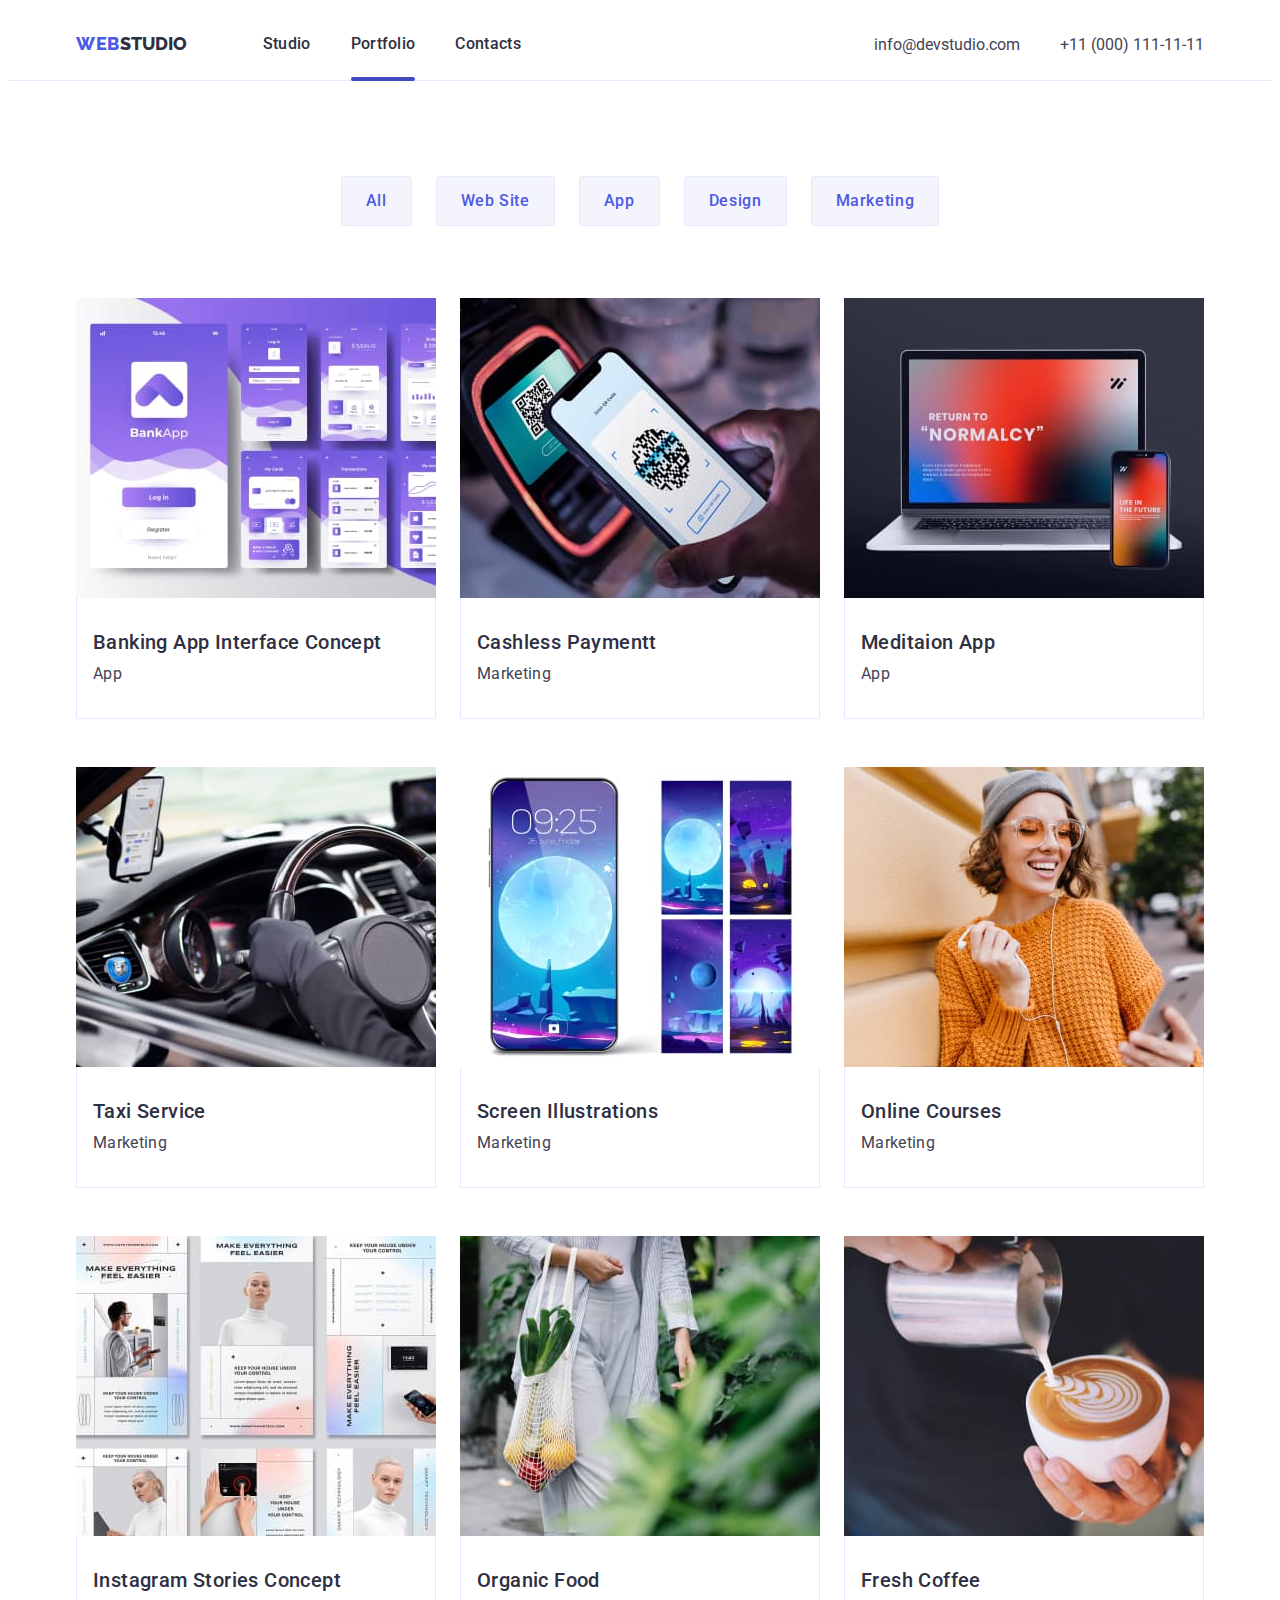
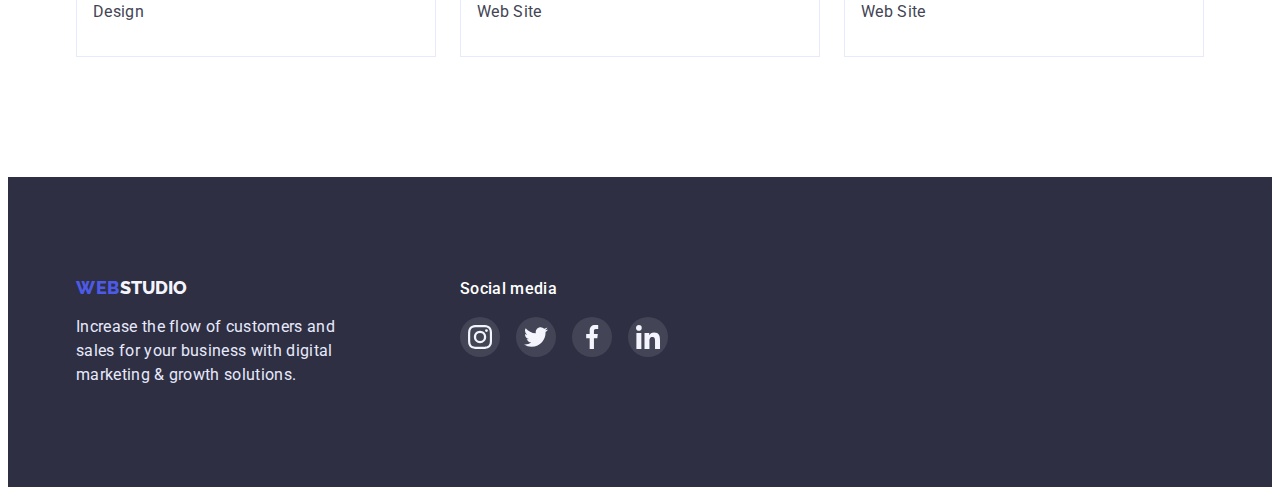
==== portfolio.html @ c72a6dd5 "start" ====
<!DOCTYPE html>
<html lang="en">
	<head>
		<meta charset="UTF-8" />
		<meta http-equiv="X-UA-Compatible" content="IE=edge" />
		<meta name="viewport" content="width=h1, initial-scale=1.0" />
		<title>goit-markup-hw-06</title>
		<link rel="preconnect" href="https://fonts.googleapis.com" />
		<link rel="preconnect" href="https://fonts.gstatic.com" crossorigin />
		<link
			href="https://fonts.googleapis.com/css2?family=Raleway:wght@800&family=Roboto:wght@400;500;700&display=swap"
			rel="stylesheet" />
		<link
			rel="stylesheet"
			href="https://cdnjs.cloudflare.com/ajax/libs/modern-normalize/1.1.0/modern-normalize.min.css"
			integrity="sha512-wpPYUAdjBVSE4KJnH1VR1HeZfpl1ub8YT/NKx4PuQ5NmX2tKuGu6U/JRp5y+Y8XG2tV+wKQpNHVUX03MfMFn9Q=="
			crossorigin="anonymous"
			referrerpolicy="no-referrer" />
		<link rel="stylesheet" href="./css/styles.css" />
	</head>
	<body>
		<header class="header">
			<div class="container header-container">
				<nav class="header-navigation">
					<a href="./index.html" class="header-logo">
						<span class="header-logo-web">Web</span>Studio</a
					>
					<ul class="header-list list">
						<li class="header-item">
							<a href="./index.html" class="header-link link">Studio</a>
						</li>
						<li class="header-item">
							<a href="./portfolio.html" class="header-link link current"
								>Portfolio</a
							>
						</li>
						<li class="header-item">
							<a href="" class="header-link link">Contacts </a>
						</li>
					</ul>
				</nav>
				<address class="address">
					<ul class="address-list list">
						<li class="address-item">
							<a href="mailto:info@devstudio.com" class="address-link link"
								>info@devstudio.com</a
							>
						</li>
						<li class="address-item">
							<a href="tel:+110001111111" class="address-link link"
								>+11 (000) 111-11-11</a
							>
						</li>
					</ul>
				</address>
			</div>
		</header>
		<main>
			<section class="filter">
				<div class="container">
					<h1 class="visually-hidden">Portfolio</h1>
					<ul class="filter-list list">
						<li class="filter-item item">
							<button class="filter-button" type="button">All</button>
						</li>
						<li class="filter-item item">
							<button class="filter-button" type="button">Web Site</button>
						</li>
						<li class="filter-item item">
							<button class="filter-button" type="button">App</button>
						</li>
						<li class="filter-item item">
							<button class="filter-button" type="button">Design</button>
						</li>
						<li class="filter-item item">
							<button class="filter-button" type="button">Marketing</button>
						</li>
					</ul>
					<ul class="portfolio-list list">
						<li class="portfolio-item">
							<a href="" class="product-overlay">
								<div class="product-top-wrap">
									<img
										src="./images/bankingapp.jpg"
										alt="Banking app"
										height="300"
										width="360" />
									<p class="product-top-text">
										14 Stylish and User-Friendly App Design Concepts · Task
										Manager App · Calorie Tracker App · Exotic Fruit Ecommerce
										App · Cloud Storage App
									</p>
								</div>
								<div class="product-item-border">
									<h2 class="portfolio-suptitle">
										Banking App Interface Concept
									</h2>
									<p class="portfolio-subtitle">App</p>
								</div>
							</a>
						</li>
						<li class="portfolio-item">
							<a href="" class="product-overlay">
								<div class="product-top-wrap">
									<img
										src="./images/cashlesspayment.jpg"
										alt="Cashless payment"
										height="300"
										width="360" />
									<p class="product-top-text">
										14 Stylish and User-Friendly App Design Concepts · Task
										Manager App · Calorie Tracker App · Exotic Fruit Ecommerce
										App · Cloud Storage App
									</p>
								</div>
								<div class="product-item-border">
									<h2 class="portfolio-suptitle">Cashless Paymentt</h2>
									<p class="portfolio-subtitle">Marketing</p>
								</div>
							</a>
						</li>
						<li class="portfolio-item">
							<a href="" class="product-overlay">
								<div class="product-top-wrap">
									<img
										src="./images/meditationapp.jpg"
										alt="meditatio napp"
										height="300"
										width="360" />
									<p class="product-top-text">
										14 Stylish and User-Friendly App Design Concepts · Task
										Manager App · Calorie Tracker App · Exotic Fruit Ecommerce
										App · Cloud Storage App
									</p>
								</div>
								<div class="product-item-border">
									<h2 class="portfolio-suptitle">Meditaion App</h2>
									<p class="portfolio-subtitle">App</p>
								</div>
							</a>
						</li>
						<li class="portfolio-item">
							<a href="" class="product-overlay">
								<div class="product-top-wrap">
									<img
										src="./images/taxiservice.jpg"
										alt="taxi service"
										height="300"
										width="360" />
									<p class="product-top-text">
										14 Stylish and User-Friendly App Design Concepts · Task
										Manager App · Calorie Tracker App · Exotic Fruit Ecommerce
										App · Cloud Storage App
									</p>
								</div>
								<div class="product-item-border">
									<h2 class="portfolio-suptitle">Taxi Service</h2>
									<p class="portfolio-subtitle">Marketing</p>
								</div>
							</a>
						</li>
						<li class="portfolio-item">
							<a href="" class="product-overlay">
								<div class="product-top-wrap">
									<img
										src="./images/screenillustration.jpg "
										alt="screen illustration"
										height="300"
										width="360" />
									<p class="product-top-text">
										14 Stylish and User-Friendly App Design Concepts · Task
										Manager App · Calorie Tracker App · Exotic Fruit Ecommerce
										App · Cloud Storage App
									</p>
								</div>
								<div class="product-item-border">
									<h2 class="portfolio-suptitle">Screen Illustrations</h2>
									<p class="portfolio-subtitle">Marketing</p>
								</div>
							</a>
						</li>
						<li class="portfolio-item">
							<a href="" class="product-overlay">
								<div class="product-top-wrap">
									<img
										src="./images/onlinecourses.jpg"
										alt="online courses"
										height="300"
										width="360" />
									<p class="product-top-text">
										14 Stylish and User-Friendly App Design Concepts · Task
										Manager App · Calorie Tracker App · Exotic Fruit Ecommerce
										App · Cloud Storage App
									</p>
								</div>
								<div class="product-item-border">
									<h2 class="portfolio-suptitle">Online Courses</h2>
									<p class="portfolio-subtitle">Marketing</p>
								</div>
							</a>
						</li>
						<li class="portfolio-item">
							<a href="" class="product-overlay">
								<div class="product-top-wrap">
									<img
										src="./images/instagramstoriesconcept.jpg"
										alt="instagram stories concept"
										height="300"
										width="360" />
									<p class="product-top-text">
										14 Stylish and User-Friendly App Design Concepts · Task
										Manager App · Calorie Tracker App · Exotic Fruit Ecommerce
										App · Cloud Storage App
									</p>
								</div>
								<div class="product-item-border">
									<h2 class="portfolio-suptitle">Instagram Stories Concept</h2>
									<p class="portfolio-subtitle">Design</p>
								</div>
							</a>
						</li>
						<li class="portfolio-item">
							<a href="" class="product-overlay">
								<div class="product-top-wrap">
									<img
										src="./images/organicfood.jpg"
										alt="organic food"
										height="300"
										width="360" />
									<p class="product-top-text">
										14 Stylish and User-Friendly App Design Concepts · Task
										Manager App · Calorie Tracker App · Exotic Fruit Ecommerce
										App · Cloud Storage App
									</p>
								</div>
								<div class="product-item-border">
									<h2 class="portfolio-suptitle">Organic Food</h2>
									<p class="portfolio-subtitle">Web Site</p>
								</div>
							</a>
						</li>
						<li class="portfolio-item">
							<a href="" class="product-overlay">
								<div class="product-top-wrap">
									<img
										src="./images/freshcoffee.jpg"
										alt="fresh coffee"
										height="300"
										width="360" />
									<p class="product-top-text">
										14 Stylish and User-Friendly App Design Concepts · Task
										Manager App · Calorie Tracker App · Exotic Fruit Ecommerce
										App · Cloud Storage App
									</p>
								</div>
								<div class="product-item-border">
									<h2 class="portfolio-suptitle">Fresh Coffee</h2>
									<p class="portfolio-subtitle">Web Site</p>
								</div>
							</a>
						</li>
					</ul>
				</div>
			</section>
		</main>
		<footer class="footer">
			<div class="container footer-container">
				<div class="footer-block-one">
					<a href="./index.html" class="footer-logo">
						<span class="footer-logo-web">Web</span>Studio</a
					>
					<p class="footer-title">
						Increase the flow of customers and sales for your business with
						digital marketing & growth solutions.
					</p>
				</div>
				<div class="social-media">
					<h2 class="social-media-header">Social media</h2>
					<ul class="social-media-list list">
						<li class="social-media-item">
							<a href="" class="social-media-link link">
								<svg class="social-media-icon" width="24" height="24">
									<use href="./images/team-icons.svg#icon-instagram-2"></use>
								</svg>
							</a>
						</li>
						<li class="social-media-item">
							<a href="" class="social-media-link link">
								<svg class="social-media-icon" width="24" height="24">
									<use href="./images/team-icons.svg#icon-twitter-1"></use>
								</svg>
							</a>
						</li>
						<li class="social-media-item">
							<a href="" class="social-media-link link">
								<svg class="social-media-icon" width="24" height="24">
									<use href="./images/team-icons.svg#icon-facebook-1"></use>
								</svg>
							</a>
						</li>
						<li class="social-media-item">
							<a href="" class="social-media-link link">
								<svg class="social-media-icon" width="24" height="24">
									<use href="./images/team-icons.svg#icon-linkedin-1"></use>
								</svg>
							</a>
						</li>
					</ul>
				</div>
			</div>
		</footer>
	</body>
</html>
---- css/styles.css ----
body {
	font-family: "Roboto", sans-serif;
	color: var(--sup-dark-color);
}

*,
*::before,
*::after {
	box-sizing: border-box;
}

h1,
h2,
h3,
h4,
h5,
h6,
p {
	margin: 0;
}

ul {
	margin: 0;
	padding-left: 0;
}

img {
	display: block;
}

.list {
	list-style: none;
	display: flex;
}

.link {
	text-decoration: none;
}
button {
	cursor: pointer;
}

.container {
	max-width: 1158px;
	margin: 0 auto;
	padding: 0 15px;
}

:root {
	--sup-dark-color: #2e2f42;
	--sup-white-color: #ffffff;
	--subtle-text: #8e8f99;
	--hover-fokus-color: #404bbf;
	--logo-background-color: #4d5ae5;
	--sub-dark-color: #434455;
	--title-white-color: #f4f4fd;
	--transition-func: 250ms cubic-bezier(0.4, 0, 0.2, 1);
}

/* --------------------WebStudio main page -------------------------- */
/* --------------------Header-------------------------- */
.header {
	width: 100%;
	top: 0;
	background-color: var(--sup-white-color);
	padding-top: 24px;
	padding-bottom: 24px;
	box-sizing: border-box;
	background: var(--sup-white-color);
	border-bottom: 1px solid #e7e9fc;
}

.header-container {
	display: flex;
	align-items: center;
}

.header-container .header-navigation {
	display: flex;
	align-items: center;
}
.header-logo {
	font-family: "Raleway";
	color: var(--sup-dark-color);

	font-weight: 800;
	font-size: 18px;
	line-height: 1.33;
	text-decoration: none;
	text-transform: uppercase;
}
.header-logo-web {
	font-family: "Raleway";
	color: var(--logo-background-color);

	font-weight: 800;
	font-size: 18px;
	line-height: 1.33;
	text-transform: uppercase;
	letter-spacing: 0.03em;
}
.header-list {
	font-family: "Roboto";
	color: var(--sup-dark-color);
	font-weight: 500;
	font-size: 16px;
	line-height: 1.5;
	letter-spacing: 0.02em;

	display: flex;
	margin-left: 76px;
}

.header-item {
	margin-right: 40px;
}
.header-item:last-child {
	margin-right: 0;
}
.header-link {
	position: relative;
	color: var(--sup-dark-color);
	transition: var(--transition-func);
}
.header-link:hover,
.header-link:focus {
	color: var(--hover-fokus-color);
}

.current::after {
	content: "";
	position: absolute;
	display: block;
	top: 43px;
	width: 100%;
	height: 4px;
	border-radius: 2px;
	background: var(--hover-fokus-color);
}

.address {
	font-style: normal;
	margin-left: auto;
}

.address-list {
	display: flex;
}
.address-item {
	margin-right: 40px;
}
.address-item:last-child {
	margin-right: 0;
}

.address-link {
	color: var(--sub-dark-color);
	transition: var(--transition-func);
}
.address-link:hover,
.address-link:focus {
	color: var(--hover-fokus-color);
}

/* --------------------Main------------------------- */

.hero {
	position: relative;
	background-image: linear-gradient(
			rgba(46, 47, 66, 0.7),
			rgba(46, 47, 66, 0.7)
		),
		url(../images/herobackground.jpg);
	background-repeat: no-repeat;
	background-position: center center;
	background-size: 1440px, 1440px, cover;
	align-items: center;
	padding-top: 188px;
	padding-bottom: 188px;
}
.hero-title {
	font-size: 56px;
	line-height: 1.07;
	letter-spacing: 0.02em;
	max-width: 500px;
	color: var(--sup-white-color);

	margin-bottom: 48px;
	max-width: 500px;
	text-align: center;
	margin-left: auto;
	margin-right: auto;
}

.hero-btn {
	font-family: inherit;
	background-color: var(--logo-background-color);
	color: var(--sup-white-color);
	cursor: pointer;
	letter-spacing: 0.04em;
	font-weight: 500;
	font-size: 16px;
	line-height: 1, 5;
	border: 1px solid transparent;
	box-shadow: 0px 4px 4px rgba(0, 0, 0, 0.15);
	border-radius: 4px;

	border: none;
	display: block;
	flex-direction: row;
	align-items: flex-start;
	padding-top: 16px;
	padding-bottom: 16px;
	margin-left: auto;
	margin-right: auto;
	min-width: 169px;
	min-height: 56px;
	gap: 10px;
	transition: background-color var(--transition-func);
}
.hero-btn:focus,
.hero-btn:hover {
	background-color: var(--hover-fokus-color);
	border: 1px solid transparent;
}

.backdrop {
	position: fixed;
	top: 0;
	left: 0;
	z-index: 100;
	width: 100%;
	height: 100%;
	background-color: rgba(46, 47, 66, 0.4);
	transition: opacity var(--transition-func), visibility var(--transition-func);
}

.backdrop.is-hidden {
	visibility: hidden;
	opacity: 0;
	pointer-events: none;
}
.is-hidden.backdrop .modal-window {
	opacity: 0;
	transform: translate(-50%, -50%) scale(0);
}

.modal-window {
	width: 408px;
	background: #fcfcfc;
	box-shadow: 0px 1px 1px rgba(0, 0, 0, 0.14), 0px 1px 3px rgba(0, 0, 0, 0.12),
		0px 2px 1px rgba(0, 0, 0, 0.2);
	border-radius: 4px;
	position: absolute;
	padding: 72px 24px 24px 24px;
	top: 50%;
	left: 50%;
	transform: translate(-50%, -50%) scale(1);
	transition: transform var(--transition-func), opacity var(--transition-func);
}

.btn-modal-close {
	position: absolute;
	top: 24px;
	right: 24px;
	border-radius: 50%;
	height: 24px;
	width: 24px;
	border: 1px solid rgba(0, 0, 0, 0.1);
	background-color: #e7e9fc;
	display: flex;
	justify-content: center;
	align-items: center;
	transition: background-color var(--transition-func);
	cursor: pointer;
}
.btn-modal-close:hover,
.btn-modal-close:focus {
	background-color: #404bbf;
}
.btn-modal-close:hover .modal-icon-close,
.btn-modal-close:focus .modal-icon-close {
	fill: #fff;
}
.modal-icon-close {
	height: 8px;
	width: 8px;
	transition: fill var(--transition-func);
}

/* --------------------Modal form------------------------- */

.modal-form {
	display: flex;
	flex-direction: column;
}
.modal-title {
	font-family: "Roboto";
	font-style: normal;
	font-weight: 500;
	font-size: 16px;
	line-height: 24px;
	text-align: center;
	letter-spacing: 0.02em;
	color: var(--sup-dark-color);
	margin-bottom: 16px;
}
.modal-label {
	display: block;
	margin-bottom: 8px;
}
.modal-label-comment {
	display: block;
	margin-bottom: 16px;
}
.label-desc {
	display: block;
	font-size: 12px;
	line-height: calc(16 / 12);
	letter-spacing: 0.04em;
	color: var(--subtle-text);
	margin-bottom: 4px;
}
.modal-input-wrapper {
	position: relative;
}
.modal-input {
	width: 100%;
	padding-left: 38px;
	padding-top: 8px;
	padding-bottom: 8px;
	border: 1px solid rgba(33, 33, 33, 0.2);
	border-radius: 4px;
	outline: none;
	transition: border-color var(--transition-func);
}
.modal-input:focus {
	border-color: var(--logo-background-color);
}

.modal-input-svg {
	position: absolute;
	top: 50%;
	left: 16px;
	transform: translateY(-50%);
	width: 18px;
	height: 18px;
	fill: var(--sub-dark-color);
	transition: fill var(--transition-func);
}
.modal-input:focus + .modal-input-svg {
	fill: var(--logo-background-color);
}
.user-message {
	width: 360px;
	height: 120px;
	resize: none;
	border: 1px solid rgba(33, 33, 33, 0.2);
	border-radius: 4px;
	padding: 8px 16px;
	outline: none;
	transition: border-color var(--logo-background-color);
}
.user-message:focus {
	border-color: var(--logo-background-color);
}
.user-message::placeholder {
	font-size: 12px;
	line-height: calc(16 / 12);
	letter-spacing: 0.04em;
	color: rgba(117, 117, 117, 0.5);
}
.label-check {
	position: relative;
	display: flex;
	justify-content: center;
	margin-bottom: 24px;
	font-size: 12px;
	line-height: 16px;
	letter-spacing: 0.04em;
	color: #757575;
}

.label-check::before {
	content: "";
	position: absolute;
	left: 0;
	top: 0;
	background-image: url(../images/vector.svg);
	background-position: 50% 50%;
	background-repeat: no-repeat;
	background-size: 10px 8px;
	height: 16px;
	width: 16px;
	border: 1.25px solid var(--sup-dark-color);
	border-radius: 2px;
	transition: background-color var(--transition-func);
}
.modal-check:focus + .label-check::before {
	border: 1.25px solid var(--color-hover-effect);
}
.modal-check:checked + .label-check::before {
	border: 1.25px solid var(--hover-fokus-color);
	background-color: var(--hover-fokus-color);
}

.modal-submit-btn {
	padding: 16px 32px;
	background: var(--logo-background-color);
	border-color: var(--logo-background-color);
	border-radius: 4px;
	color: #ffffff;
	min-width: 169px;
	text-align: center;
	align-self: center;
	transition: background-color var(--transition-func),
		box-shadow var(--transition-func);
}
.modal-submit-btn:is(:hover, :focus) {
	background-color: var(--hover-fokus-color);
	box-shadow: 0px 4px 4px rgba(0, 0, 0, 0.15);
}

/* --------------------Our features------------------------- */

.features {
	align-items: center;
	padding-top: 120px;
	padding-bottom: 120px;
}

.features-container {
	display: flex;
}

.visually-hidden {
	width: 1px;
	height: 1px;
	margin: -1px;
	border: 0;
	padding: 0;
	white-space: nowrap;
	clip-path: inset(100%);
	clip: rect(0 0 0 0);
	overflow: hidden;
}
.features-list {
	display: flex;
	column-gap: 24px;
}

.features-item {
	width: calc((100% - 72px) / 4);
}
.features-suptitle {
	font-weight: 500;
	font-size: 20px;
	line-height: 1.2;
	letter-spacing: 0.02em;
	color: var(--sup-dark-color);

	margin-bottom: 8px;
}
.features-subtitle {
	font-size: 16px;
	line-height: 1.5;
	letter-spacing: 0.02em;
	color: var(--sub-dark-color);
	white-space: normal;
}

.features-icons {
	padding: 24px 100px;
	background-color: var(--title-white-color);
	border-radius: 4px;
	margin-bottom: 8px;
}

/* --------------------Our features------------------------- */

.images {
	min-width: 412px;
	padding-bottom: 120px;
}

.images-title {
	font-weight: 700;
	font-size: 36px;
	line-height: 1.11;
	letter-spacing: 0.02em;
	text-transform: capitalize;
	color: var(--sup-dark-color);

	text-align: center;
	margin-bottom: 72px;
}
.images-list {
	column-gap: 24px;
}
.images-item {
	flex-basis: calc((100% - 24px) / 2);
}

/* --------------------Our team------------------------- */
.team {
	background-color: var(--title-white-color);

	padding-top: 120px;
	padding-bottom: 120px;
}

.team-container {
	box-sizing: border-box;
}

.team-title {
	font-weight: 700;
	font-size: 36px;
	line-height: 1.11;
	letter-spacing: 0.02em;
	text-transform: capitalize;
	color: var(--sup-dark-color);

	text-align: center;
	margin-bottom: 72px;
}
.team-list {
	display: flex;
}
.team-item {
	background-color: var(--sup-white-color);
	margin-right: 24px;
	box-shadow: 0px 1px 6px rgba(46, 47, 66, 0.08),
		0px 1px 1px rgba(46, 47, 66, 0.16), 0px 2px 1px rgba(46, 47, 66, 0.08);
	border-radius: 0px 0px 4px 4px;
}

.team-item:last-child {
	margin-right: 0;
}

.team-suptitle {
	font-weight: 500;
	font-size: 20px;
	line-height: 1.2;
	letter-spacing: 0.02em;
	color: var(--sup-dark-color);
	margin-bottom: 8px;
}
.team-subtitle {
	font-size: 16px;
	line-height: 1.5;
	letter-spacing: 0.02em;
	color: var(--sub-dark-color);
}

.team-information {
	bottom: 0;
	padding: 32px 16px;
	text-align: center;
	transition: bottom 0.5s ease;
	align-items: center;
}

.team-icon-list {
	display: flex;
	margin-top: 8px;
}

.team-icon-item {
	margin-right: 24px;
	background-color: var(--logo-background-color);
	border-radius: 50px;
}

.team-icon-item:last-child {
	margin-right: 0;
}

.team-soc-link {
	display: flex;
	align-items: center;
	justify-content: center;
	width: 40px;
	height: 40px;
	border-radius: 50px;
	transition: background-color var(--transition-func);
}

.team-soc-link:focus,
.team-soc-link:hover {
	background: var(--hover-fokus-color);
}

.caption-soc-icon {
}

/* ----------------------- CUSTOMERS ------------------- */

.customers {
	padding: 130px 0 120px 0;
}

.customers-header {
	text-align: center;
	padding-bottom: 72px;
}

.customers-icon-list {
	display: flex;
	justify-content: center;
}

.customers-icon-item {
	box-sizing: border-box;

	margin-right: 24px;
}

.customers-icon-item:last-child {
	margin-right: 0;
}

.customers-icon-link {
	display: flex;
	align-items: center;
	justify-content: center;
	width: 168px;
	height: 88px;
	border: 1px solid #8e8f99;
	border-radius: 4px;
	padding: 16px 32px;
	transition: fill var(--transition-func);
}

.customers-icon-link:hover,
.customers-icon-link:focus {
	border-color: #404bbf;
}

.customers-icon-link:hover .customers-icon,
.customers-icon-link:focus .customers-icon {
	fill: #404bbf;
}

.customers-icon {
	fill: #8e8f99;
	transition: fill var(--transition-func);
}

/* --------------------Footer------------------------- */
.footer {
	background-color: var(--sup-dark-color);
	padding-top: 100px;
	padding-bottom: 100px;
}

.footer-logo {
	font-family: "Raleway";
	font-weight: 800;
	font-size: 18px;
	line-height: calc(21 / 18);
	text-transform: uppercase;
	text-decoration: none;
	color: var(--title-white-color);
}

.footer-logo-web {
	font-weight: 800;
	font-size: 18px;
	line-height: 1.16;
	letter-spacing: 0.03em;
	text-transform: uppercase;
	color: var(--logo-background-color);
}

.footer-title {
	font-size: 16px;
	line-height: 1.5;
	letter-spacing: 0.02em;
	color: #e7e9fc;
	width: 264px;
	height: 72px;
	left: 156px;
	top: 2418px;
	margin-top: 16px;
}

.footer-container {
	display: flex;
}

.social-media {
	margin-left: 120px;
}

.social-media-header {
	font-weight: 500;
	font-size: 16px;
	line-height: 1.5;
	letter-spacing: 0.02em;
	color: var(--sup-white-color);
	margin-bottom: 16px;
}

.social-media-list {
	display: flex;
}

.social-media-item {
	background-color: rgba(255, 255, 255, 0.1);
	border-radius: 50%;
	margin-right: 16px;
}

.social-media-item:last-child {
	margin-right: 0;
}

.social-media-link {
	height: 40px;
	width: 40px;
	display: flex;
	align-items: center;
	justify-content: center;
	border-radius: 50%;
	transition: background-color var(--transition-func);
}

.social-media-link:focus,
.social-media-link:hover {
	background: #31d0aa;
}

.footer-svg {
	height: 24px;
	width: 24px;
}

.footer-subscribe {
	margin-left: 80px;
}
.footer-wraper {
	display: flex;
	align-items: center;
	gap: 24px;
}
.user-mail-subscribe {
	border: 1px solid rgba(255, 255, 255, 0.3);
	filter: drop-shadow(0px 4px 4px rgba(0, 0, 0, 0.15));
	background-color: transparent;
	border-radius: 4px;
	padding: 8px 0 8px 16px;
	height: 40px;
	width: 264px;
	color: #ffffff;
}
.user-mail-subscribe::placeholder {
	font-size: 12px;
	line-height: 24px;
	letter-spacing: 0.04em;
	color: rgba(255, 255, 255, 0.6);
}

.footer-subscribe-label {
	display: block;
	font-weight: 500;
	font-size: 16px;
	line-height: 24px;
	letter-spacing: 0.02em;
	color: #ffffff;
	margin-bottom: 16px;
}
.subscribe-btn {
	display: flex;
	flex-direction: row;
	justify-content: center;
	align-self: end;
	max-height: 40px;
	gap: 16px;
	padding: 8px 24px;
	background: var(--logo-background-color);
	border-color: var(--logo-background-color);
	border-radius: 4px;
	color: #ffffff;
	transition: background-color var(--transition-func),
		box-shadow var(--transition-func), border-color var(--transition-func);
}
.subscribe-btn:is(:hover, :focus) {
	background-color: var(--hover-fokus-color);
	box-shadow: 0px 4px 4px rgba(0, 0, 0, 0.15);
	border-color: var(--hover-fokus-color);
}
.subscribe-svg {
	height: 24px;
	width: 24px;
	fill: #ffffff;
}

/* --------------------Portfolio page------------------------- */

.filter {
	padding-top: 96px;
	padding-bottom: 120px;
}

.filter-list {
	display: flex;
	column-gap: 24px;
	justify-content: center;
}

.filter-button {
	background-color: var(--title-white-color);
	border: 1px solid #e7e9fc;
	font-family: inherit;
	border-radius: 4px;
	color: var(--logo-background-color);
	font-weight: 500;
	font-size: 16px;
	line-height: 1.5;
	letter-spacing: 0.04em;
	cursor: pointer;

	display: flex;
	flex-direction: row;
	align-items: flex-start;
	padding: 12px 24px;

	transition: background-color var(--transition-func),
		color var(--transition-func), box-shadow var(--transition-func),
		border-color var(--transition-func);
}

.filter-button:hover,
.filter-button:focus {
	background-color: var(--hover-fokus-color);
	color: var(--sup-white-color);
	box-shadow: 0px 3px 1px rgba(0, 0, 0, 0.1), 0px 2px 1px rgba(0, 0, 0, 0.08),
		0px 2px 2px rgba(0, 0, 0, 0.12);
	border: 1px solid var(--hover-fokus-color);
}

.portfolio-list {
	display: flex;
	flex-wrap: wrap;
	margin-top: 72px;
	row-gap: 48px;
	column-gap: 24px;
}

.portfolio-item {
	background-color: var(--sup-white-color);
	box-sizing: border-box;
	width: calc((100% - 48px) / 3);
	transition: box-shadow var(--transition-func);
}

.portfolio-item:hover .product-top-text,
.portfolio-item:focus .product-top-text {
	transform: translateY(0);
}

.portfolio-item:hover,
.portfolio-item:focus {
	box-shadow: 0px 1px 6px rgba(46, 47, 66, 0.08),
		0px 1px 1px rgba(46, 47, 66, 0.16), 0px 2px 1px rgba(46, 47, 66, 0.08);
}
.product-item-border {
	padding: 32px 0 32px 16px;
	border: 1px solid #e7e9fc;
	border-top: none;
}

.product-top-wrap {
	position: relative;
	overflow: hidden;
}

.product-top-text {
	font-family: "Roboto";
	font-size: 16px;
	line-height: 1, 5;
	letter-spacing: 0.02em;
	color: #f4f4fd;
	background: #4d5ae5;
	position: absolute;
	top: 0;
	height: 100%;
	padding: 40px 32px 164px;
	transform: translateY(100%);
	transition: transform 250ms linear;
}

.portfolio-suptitle {
	font-weight: 500;
	font-size: 20px;
	line-height: 1.2;
	letter-spacing: 0.02em;
	color: var(--sup-dark-color);

	margin-bottom: 8px;
}

.portfolio-subtitle {
	font-size: 16px;
	line-height: 1.5;
	letter-spacing: 0.02em;
	color: var(--sub-dark-color);
}

.product-overlay {
	text-decoration: none;
}
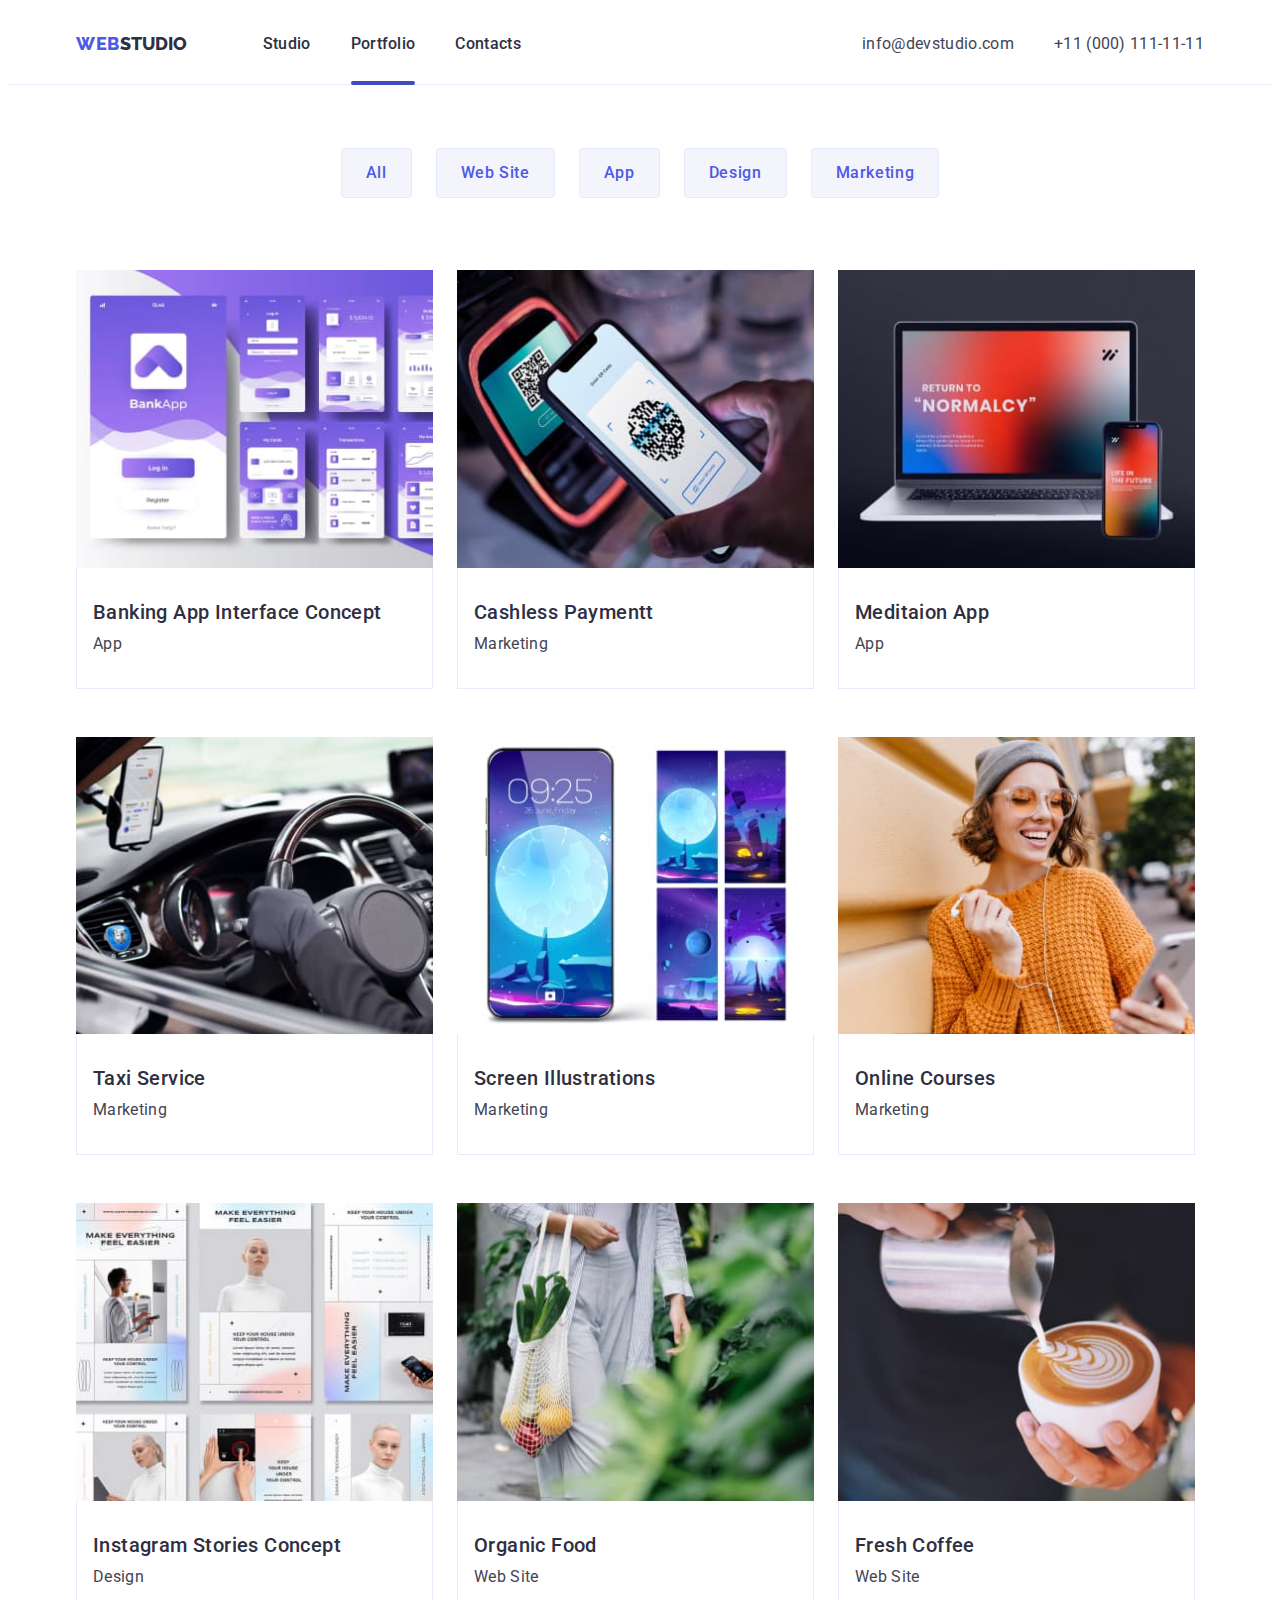
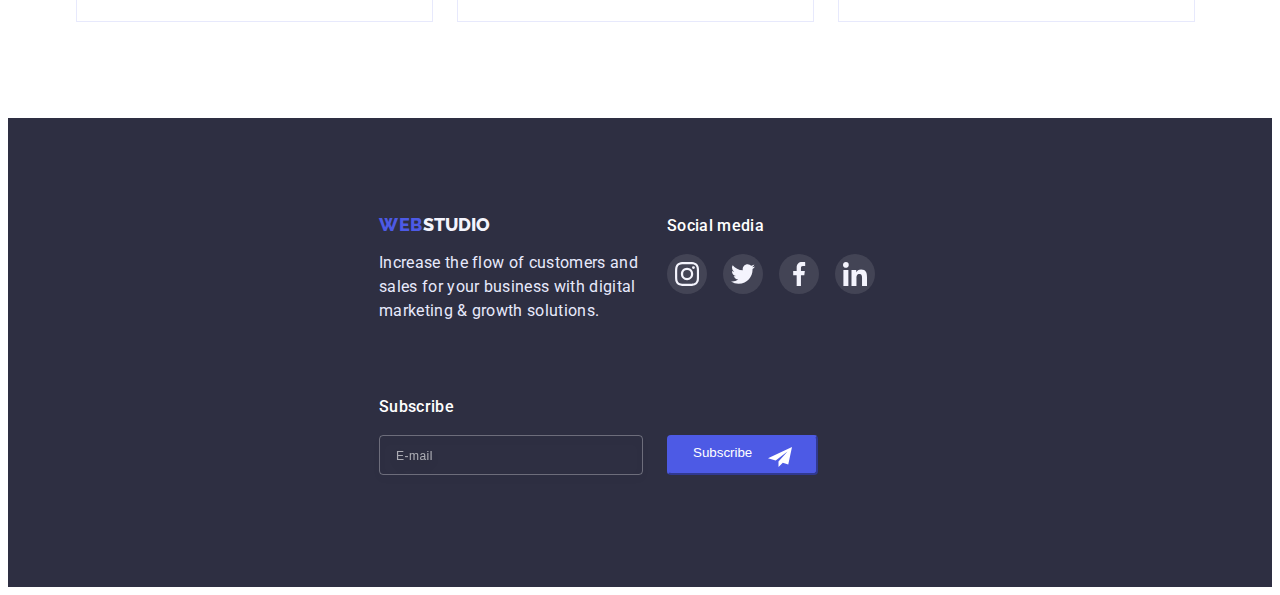
==== commit 22b197c1: "updated" ====
--- a/portfolio.html
+++ b/portfolio.html
@@ -4,7 +4,7 @@
 		<meta charset="UTF-8" />
 		<meta http-equiv="X-UA-Compatible" content="IE=edge" />
 		<meta name="viewport" content="width=h1, initial-scale=1.0" />
-		<title>goit-markup-hw-06</title>
+		<title>goit-markup-hw-07</title>
 		<link rel="preconnect" href="https://fonts.googleapis.com" />
 		<link rel="preconnect" href="https://fonts.gstatic.com" crossorigin />
 		<link
@@ -17,6 +17,9 @@
 			crossorigin="anonymous"
 			referrerpolicy="no-referrer" />
 		<link rel="stylesheet" href="./css/styles.css" />
+		<link rel="stylesheet" href="./css/mobile.css" />
+		<link rel="stylesheet" href="./css/tablet.css" />
+		<link rel="stylesheet" href="./css/desktop.css" />
 	</head>
 	<body>
 		<header class="header">
@@ -83,8 +86,7 @@
 									<img
 										src="./images/bankingapp.jpg"
 										alt="Banking app"
-										height="300"
-										width="360" />
+										width="357" />
 									<p class="product-top-text">
 										14 Stylish and User-Friendly App Design Concepts · Task
 										Manager App · Calorie Tracker App · Exotic Fruit Ecommerce
@@ -105,8 +107,7 @@
 									<img
 										src="./images/cashlesspayment.jpg"
 										alt="Cashless payment"
-										height="300"
-										width="360" />
+										width="357" />
 									<p class="product-top-text">
 										14 Stylish and User-Friendly App Design Concepts · Task
 										Manager App · Calorie Tracker App · Exotic Fruit Ecommerce
@@ -125,8 +126,7 @@
 									<img
 										src="./images/meditationapp.jpg"
 										alt="meditatio napp"
-										height="300"
-										width="360" />
+										width="357" />
 									<p class="product-top-text">
 										14 Stylish and User-Friendly App Design Concepts · Task
 										Manager App · Calorie Tracker App · Exotic Fruit Ecommerce
@@ -145,8 +145,7 @@
 									<img
 										src="./images/taxiservice.jpg"
 										alt="taxi service"
-										height="300"
-										width="360" />
+										width="357" />
 									<p class="product-top-text">
 										14 Stylish and User-Friendly App Design Concepts · Task
 										Manager App · Calorie Tracker App · Exotic Fruit Ecommerce
@@ -165,8 +164,7 @@
 									<img
 										src="./images/screenillustration.jpg "
 										alt="screen illustration"
-										height="300"
-										width="360" />
+										width="357" />
 									<p class="product-top-text">
 										14 Stylish and User-Friendly App Design Concepts · Task
 										Manager App · Calorie Tracker App · Exotic Fruit Ecommerce
@@ -185,8 +183,7 @@
 									<img
 										src="./images/onlinecourses.jpg"
 										alt="online courses"
-										height="300"
-										width="360" />
+										width="357" />
 									<p class="product-top-text">
 										14 Stylish and User-Friendly App Design Concepts · Task
 										Manager App · Calorie Tracker App · Exotic Fruit Ecommerce
@@ -205,8 +202,7 @@
 									<img
 										src="./images/instagramstoriesconcept.jpg"
 										alt="instagram stories concept"
-										height="300"
-										width="360" />
+										width="357" />
 									<p class="product-top-text">
 										14 Stylish and User-Friendly App Design Concepts · Task
 										Manager App · Calorie Tracker App · Exotic Fruit Ecommerce
@@ -225,8 +221,7 @@
 									<img
 										src="./images/organicfood.jpg"
 										alt="organic food"
-										height="300"
-										width="360" />
+										width="357" />
 									<p class="product-top-text">
 										14 Stylish and User-Friendly App Design Concepts · Task
 										Manager App · Calorie Tracker App · Exotic Fruit Ecommerce
@@ -245,8 +240,7 @@
 									<img
 										src="./images/freshcoffee.jpg"
 										alt="fresh coffee"
-										height="300"
-										width="360" />
+										width="357" />
 									<p class="product-top-text">
 										14 Stylish and User-Friendly App Design Concepts · Task
 										Manager App · Calorie Tracker App · Exotic Fruit Ecommerce
@@ -307,6 +301,23 @@
 						</li>
 					</ul>
 				</div>
+				<form class="footer-subscribe">
+					<p class="footer-subscribe-label">Subscribe</p>
+					<div class="footer-wraper">
+						<input
+							class="user-mail-subscribe"
+							aria-label="email"
+							type="mail"
+							name="user-mail-subscribe"
+							placeholder="E-mail" />
+						<button class="subscribe-btn" type="submit">
+							Subscribe
+							<svg class="subscribe-svg">
+								<use href="./images/modal-footer-icon.svg#icon-send"></use>
+							</svg>
+						</button>
+					</div>
+				</form>
 			</div>
 		</footer>
 	</body>
--- a/css/styles.css
+++ b/css/styles.css
@@ -26,11 +26,14 @@
 
 img {
 	display: block;
+	max-width: 100%;
+	height: auto;
+	/* width: 100%; */
 }
 
 .list {
 	list-style: none;
-	display: flex;
+	/* display: flex; */
 }
 
 .link {
@@ -40,8 +43,21 @@
 	cursor: pointer;
 }
 
+.visually-hidden {
+	width: 1px;
+	height: 1px;
+	margin: -1px;
+	border: 0;
+	padding: 0;
+	white-space: nowrap;
+	clip-path: inset(100%);
+	clip: rect(0 0 0 0);
+	overflow: hidden;
+}
+
 .container {
-	max-width: 1158px;
+	/* max-width: 1158px; */
+	width: 100%;
 	margin: 0 auto;
 	padding: 0 15px;
 }
@@ -73,6 +89,7 @@
 .header-container {
 	display: flex;
 	align-items: center;
+	justify-content: space-between;
 }
 
 .header-container .header-navigation {
@@ -131,7 +148,7 @@
 	content: "";
 	position: absolute;
 	display: block;
-	top: 43px;
+	top: 47px;
 	width: 100%;
 	height: 4px;
 	border-radius: 2px;
@@ -144,11 +161,10 @@
 }
 
 .address-list {
-	display: flex;
-}
-.address-item {
-	margin-right: 40px;
-}
+	flex-wrap: wrap;
+	display: flex;
+}
+
 .address-item:last-child {
 	margin-right: 0;
 }
@@ -162,34 +178,21 @@
 	color: var(--hover-fokus-color);
 }
 
-/* --------------------Main------------------------- */
+/* --------------------Main-Hero------------------------- */
 
 .hero {
-	position: relative;
-	background-image: linear-gradient(
-			rgba(46, 47, 66, 0.7),
-			rgba(46, 47, 66, 0.7)
-		),
-		url(../images/herobackground.jpg);
+
 	background-repeat: no-repeat;
 	background-position: center center;
-	background-size: 1440px, 1440px, cover;
-	align-items: center;
-	padding-top: 188px;
-	padding-bottom: 188px;
+	background-size: cover;
+	padding-top: 112px;
+	padding-bottom: 112px;
 }
 .hero-title {
-	font-size: 56px;
-	line-height: 1.07;
-	letter-spacing: 0.02em;
-	max-width: 500px;
+	font-family: "Roboto", sans-serif;
+	letter-spacing: 0.02em;
 	color: var(--sup-white-color);
 
-	margin-bottom: 48px;
-	max-width: 500px;
-	text-align: center;
-	margin-left: auto;
-	margin-right: auto;
 }
 
 .hero-btn {
@@ -425,39 +428,31 @@
 
 .features {
 	align-items: center;
-	padding-top: 120px;
-	padding-bottom: 120px;
-}
-
-.features-container {
-	display: flex;
-}
-
-.visually-hidden {
-	width: 1px;
-	height: 1px;
-	margin: -1px;
-	border: 0;
-	padding: 0;
-	white-space: nowrap;
-	clip-path: inset(100%);
-	clip: rect(0 0 0 0);
-	overflow: hidden;
-}
+	padding-top: 96px;
+	padding-bottom: 96px;
+}
+
 .features-list {
-	display: flex;
 	column-gap: 24px;
+	row-gap: 72px;
 }
 
 .features-item {
-	width: calc((100% - 72px) / 4);
-}
+	/* width: 396px; */
+	/* width: calc((100% - 72px) / 4); */
+}
+
+.features-item:last-child {
+	margin-bottom: 0;
+}
+
 .features-suptitle {
-	font-weight: 500;
-	font-size: 20px;
-	line-height: 1.2;
+	font-weight: 700;
+	font-size: 36px;
+	line-height: 1.11;
 	letter-spacing: 0.02em;
 	color: var(--sup-dark-color);
+	/* text-align: center; */
 
 	margin-bottom: 8px;
 }
@@ -466,7 +461,7 @@
 	line-height: 1.5;
 	letter-spacing: 0.02em;
 	color: var(--sub-dark-color);
-	white-space: normal;
+	/* white-space: normal; */
 }
 
 .features-icons {
@@ -481,6 +476,7 @@
 .images {
 	min-width: 412px;
 	padding-bottom: 120px;
+
 }
 
 .images-title {
@@ -495,6 +491,7 @@
 	margin-bottom: 72px;
 }
 .images-list {
+	display: flex;
 	column-gap: 24px;
 }
 .images-item {
@@ -505,12 +502,16 @@
 .team {
 	background-color: var(--title-white-color);
 
-	padding-top: 120px;
-	padding-bottom: 120px;
+	padding-top: 96px;
+	padding-bottom: 96px;
 }
 
 .team-container {
 	box-sizing: border-box;
+	align-items: center;
+	justify-content: center;
+	display: flex;
+	flex-wrap: wrap;
 }
 
 .team-title {
@@ -524,20 +525,30 @@
 	text-align: center;
 	margin-bottom: 72px;
 }
-.team-list {
-	display: flex;
-}
+
 .team-item {
 	background-color: var(--sup-white-color);
-	margin-right: 24px;
+	/* margin-right: 24px; */
 	box-shadow: 0px 1px 6px rgba(46, 47, 66, 0.08),
 		0px 1px 1px rgba(46, 47, 66, 0.16), 0px 2px 1px rgba(46, 47, 66, 0.08);
 	border-radius: 0px 0px 4px 4px;
-}
-
+	margin-bottom: 72px;
+	/* margin-bottom: 0; */
+}
+
+.team-caption {
+	/* bottom: 0;
+	padding: 32px 16px;
+	text-align: center;
+	transition: bottom 0.5s ease;
+	align-items: center; */
+	width: 264px;
+	align-items: center;
+}
+/* 
 .team-item:last-child {
-	margin-right: 0;
-}
+	margin-bottom: 0;
+} */
 
 .team-suptitle {
 	font-weight: 500;
@@ -563,8 +574,11 @@
 }
 
 .team-icon-list {
-	display: flex;
 	margin-top: 8px;
+	display: flex;
+	flex-wrap: wrap;
+	/* row-gap: 72px; */
+	justify-content: center;
 }
 
 .team-icon-item {
@@ -598,7 +612,8 @@
 /* ----------------------- CUSTOMERS ------------------- */
 
 .customers {
-	padding: 130px 0 120px 0;
+	padding-top: 96px;
+	padding-bottom: 96px;
 }
 
 .customers-header {
@@ -609,12 +624,13 @@
 .customers-icon-list {
 	display: flex;
 	justify-content: center;
+	flex-wrap: wrap;
+	column-gap: 16px;
+	row-gap: 72px;
 }
 
 .customers-icon-item {
 	box-sizing: border-box;
-
-	margin-right: 24px;
 }
 
 .customers-icon-item:last-child {
@@ -625,7 +641,7 @@
 	display: flex;
 	align-items: center;
 	justify-content: center;
-	width: 168px;
+	width: 190px;
 	height: 88px;
 	border: 1px solid #8e8f99;
 	border-radius: 4px;
@@ -651,8 +667,11 @@
 /* --------------------Footer------------------------- */
 .footer {
 	background-color: var(--sup-dark-color);
-	padding-top: 100px;
-	padding-bottom: 100px;
+	padding-top: 96px;
+	padding-bottom: 96px;
+	/* align-items: center; */
+	/* justify-content: center; */
+	/* text-align: center; */
 }
 
 .footer-logo {
@@ -687,11 +706,11 @@
 }
 
 .footer-container {
-	display: flex;
+	/* display: flex; */
 }
 
 .social-media {
-	margin-left: 120px;
+	/* margin-left: 120px; */
 }
 
 .social-media-header {
@@ -738,12 +757,14 @@
 }
 
 .footer-subscribe {
-	margin-left: 80px;
+	/* margin-left: 80px; */
+	/* justify-content: center; */
 }
 .footer-wraper {
 	display: flex;
-	align-items: center;
-	gap: 24px;
+	/* align-items: center;
+	flex-direction: column; */
+	/* gap: 24px; */
 }
 .user-mail-subscribe {
 	border: 1px solid rgba(255, 255, 255, 0.3);
@@ -752,8 +773,9 @@
 	border-radius: 4px;
 	padding: 8px 0 8px 16px;
 	height: 40px;
-	width: 264px;
+	width: 300px;
 	color: #ffffff;
+	margin-bottom: 16px;
 }
 .user-mail-subscribe::placeholder {
 	font-size: 12px;
@@ -775,7 +797,7 @@
 	display: flex;
 	flex-direction: row;
 	justify-content: center;
-	align-self: end;
+	/* align-self: end; */
 	max-height: 40px;
 	gap: 16px;
 	padding: 8px 24px;
@@ -800,14 +822,16 @@
 /* --------------------Portfolio page------------------------- */
 
 .filter {
-	padding-top: 96px;
-	padding-bottom: 120px;
+	padding-top: 48px;
+	padding-bottom: 48px;
 }
 
 .filter-list {
 	display: flex;
+	row-gap: 16px;
 	column-gap: 24px;
 	justify-content: center;
+	flex-wrap: wrap;
 }
 
 .filter-button {
@@ -844,15 +868,17 @@
 .portfolio-list {
 	display: flex;
 	flex-wrap: wrap;
+	justify-content: center;
+	column-gap: 24px;
+	row-gap: 48px;
 	margin-top: 72px;
-	row-gap: 48px;
-	column-gap: 24px;
 }
 
 .portfolio-item {
 	background-color: var(--sup-white-color);
 	box-sizing: border-box;
-	width: calc((100% - 48px) / 3);
+	/* width: 100%; */
+	/* width: calc((100% - 48px) / 3); */
 	transition: box-shadow var(--transition-func);
 }
 
@@ -875,6 +901,7 @@
 .product-top-wrap {
 	position: relative;
 	overflow: hidden;
+	justify-content: center;
 }
 
 .product-top-text {
--- a/css/mobile.css
+++ b/css/mobile.css
@@ -0,0 +1,112 @@
+@media screen and (min-width: 480px) {
+	.container {
+		max-width: 428px;
+	}
+
+	.features-item {
+		/* margin-bottom: 72px; */
+	}
+
+	.features-list {
+	}
+
+
+
+	.footer {
+		display: flex;
+		align-items: center;
+	}
+	.user-mail-subscribe {
+		width: 396px;
+	}
+
+}
+
+@media screen and (min-width: 320px) {
+
+	.features-suptitle {
+		text-align: center;
+	}
+
+	.hero {
+
+		background-image: linear-gradient( rgba(46, 47, 66, 0.7), rgba(46, 47, 66, 0.7) ), url(../images/herobackground-mob.jpg);
+		background-size: 428px, 428px;
+	}
+	.hero-title {
+
+		max-width: 318px;
+		font-weight: 700;
+		font-size: 36px;
+		line-height: calc(40 / 36);
+		text-transform: capitalize;
+		align-items: center;
+		color: var(--sup-white-color);
+		margin: 0 auto 72px auto;
+		text-align: center;
+		margin-left: auto;
+		margin-right: auto;
+	}
+
+	
+	.team-list {
+		display: flex;
+		flex-wrap: wrap;
+		justify-content: center;
+	}
+
+
+}
+
+@media screen and (min-width: 429px) {
+.hero {
+    background-image: linear-gradient( rgba(46, 47, 66, 0.7), rgba(46, 47, 66, 0.7) ), url(../images/herobackground-tab.jpg);
+    background-size: 768px, 768px;
+}
+
+}
+
+@media screen and (max-width: 767px) {
+	.header-list {
+		display: none;
+	}
+	.address {
+		display: none;
+	}
+	.features-item {
+		margin-bottom: 72px;
+	}
+
+	.filter-list {
+		justify-content: start;
+	}
+
+	.footer-container {
+		display: flex;
+		flex-direction: column;
+		justify-content: center;
+		align-items: center;
+		row-gap: 72px;
+	}
+	.footer-logo {
+		display: flex;
+		justify-content: center;
+	}
+
+	.social-media-header {
+		display: flex;
+		justify-content: center;
+	}
+
+	.footer-subscribe-label {
+		display: flex;
+		justify-content: center;
+	}
+
+	.footer-wraper {
+		display: flex;
+		flex-wrap: wrap;
+		justify-content: center;
+	}
+}
+
--- a/css/tablet.css
+++ b/css/tablet.css
@@ -0,0 +1,132 @@
+@media screen and (min-width: 768px) {
+	.container {
+		max-width: 767px;
+	}
+	.hero {
+		background-image: linear-gradient(
+				rgba(46, 47, 66, 0.7),
+				rgba(46, 47, 66, 0.7)
+			),
+			url(../images/herobackground.jpg);
+		background-size: 1440px, 1440px, cover;
+        padding-bottom: 108px;
+	}
+
+	.header {
+		padding-bottom: 10px;
+	}
+	.header-container {
+		align-items: start;
+	}
+	.header-list {
+		margin-left: 120px;
+	}
+
+	.container {
+		max-width: 768px;
+	}
+
+	.header-list {
+		margin-right: 0;
+	}
+	.address {
+		font-weight: 400;
+		font-size: 12px;
+		line-height: 1.33;
+		letter-spacing: 0.04em;
+	}
+
+	.address-list {
+		display: flex;
+		justify-content: flex-end;
+		padding-left: 118px;
+	}
+
+	.address-item {
+		margin-right: 0;
+		margin-bottom: 4px;
+	}
+
+	.current::after {
+		content: "";
+		top: 45px;
+	}
+
+	.hero-title {
+		font-size: 56px;
+		max-width: 494px;
+		line-height: calc(60 / 56);
+		margin-bottom: 40px;
+		max-width: 500px;
+		text-align: center;
+		margin-left: auto;
+		margin-right: auto;
+	}
+
+	.team {
+		padding-top: 96px;
+		padding-bottom: 104px;
+	}
+	.team-list {
+		/* max-width: 552px; */
+		row-gap: 64px;
+		column-gap: 24px;
+		/* margin: 0 auto; */
+	}
+	.team-item {
+		margin-bottom: 64px;
+	}
+
+	.features-list {
+		display: flex;
+		flex-wrap: wrap;
+	}
+
+	.features-item {
+		width: 356px;
+	}
+
+	.features-suptitle {
+	}
+
+	.footer-container {
+		display: flex;
+		flex-wrap: wrap;
+		flex-direction: row;
+		justify-content: start;
+		align-items: start;
+		row-gap: 72px;
+		column-gap: 24px;
+		width: 552px;
+	}
+	.footer-logo {
+		justify-content: start;
+	}
+
+	.footer-subscribe-label {
+		justify-content: start;
+	}
+
+	.user-mail-subscribe {
+		width: 264px;
+		margin-right: 24px;
+	}
+
+	.portfolio-list {
+		justify-content: start;
+	}
+
+	.filter {
+		padding-top: 64px;
+		padding-bottom: 96px;
+	}
+}
+
+@media screen and (max-width: 1199px) {
+	.features-icons {
+		display: none;
+	}
+	.images {
+		display: none;
+	}
+}
--- a/css/desktop.css
+++ b/css/desktop.css
@@ -0,0 +1,494 @@
+
+@media screen and (min-width: 1158px) {
+    .container {
+	max-width: 1158px;
+	margin: 0 auto;
+	padding: 0 15px;
+}
+.header {
+	width: 100%;
+	padding-top: 24px;
+	padding-bottom: 24px;
+	box-sizing: border-box;
+}
+
+.header-list {
+
+	margin-left: 76px;
+}
+
+.header-item {
+	margin-right: 40px;
+}
+.header-item:last-child {
+	margin-right: 0;
+}
+
+
+.current::after {
+
+	top: 47px;
+
+}
+
+.hero {
+
+	padding-top: 188px;
+	padding-bottom: 188px;
+}
+
+.hero-title {
+	font-size: 56px;
+	line-height: 1.07;
+	letter-spacing: 0.02em;
+	max-width: 500px;
+	color: var(--sup-white-color);
+
+	margin-bottom: 48px;
+	max-width: 500px;
+	text-align: center;
+	margin-left: auto;
+	margin-right: auto;
+}
+
+.address-item {
+	margin-right: 40px;
+}
+
+.address {
+	font-style: normal;
+	margin-left: auto;
+}
+
+.address-list {
+	display: flex;
+}
+.address-item {
+	margin-right: 40px;
+
+}
+.address-item:last-child {
+	margin-right: 0;
+}
+
+.address-link {
+	color: var(--sub-dark-color);
+	transition: var(--transition-func);
+	font-family: 'Roboto';
+font-style: normal;
+font-weight: 400;
+font-size: 16px;
+line-height: calc(24 / 16 );
+letter-spacing: 0.02em;
+}
+.address-link:hover,
+.address-link:focus {
+	color: var(--hover-fokus-color);
+}
+
+.features {
+	
+	padding-top: 120px;
+	padding-bottom: 120px;
+}
+
+.features-container {
+	display: flex;
+}
+
+.features-list {
+	display: flex;
+	column-gap: 24px;
+}
+
+.features-item {
+	width: calc((100% - 72px) / 4);
+}
+.features-suptitle {
+	font-weight: 500;
+	font-size: 20px;
+	line-height: 1.2;
+	text-align: start;
+}
+.features-subtitle {
+
+	white-space: normal;
+}
+
+
+.customers {
+	padding: 130px 0 120px 0;
+}
+
+.customers-header {
+	text-align: center;
+	padding-bottom: 72px;
+}
+
+.customers-icon-list {
+	display: flex;
+	justify-content: center;
+}
+
+.customers-icon-item {
+	box-sizing: border-box;
+
+	margin-right: 24px;
+}
+
+.customers-icon-item:last-child {
+	margin-right: 0;
+}
+
+.customers-icon-link {
+	display: flex;
+	align-items: center;
+	justify-content: center;
+	width: 168px;
+	height: 88px;
+	border: 1px solid #8e8f99;
+	border-radius: 4px;
+	padding: 16px 32px;
+	transition: fill var(--transition-func);
+}
+
+.customers-icon-link:hover,
+.customers-icon-link:focus {
+	border-color: #404bbf;
+}
+
+.customers-icon-link:hover .customers-icon,
+.customers-icon-link:focus .customers-icon {
+	fill: #404bbf;
+}
+
+.customers-icon {
+	fill: #8e8f99;
+	transition: fill var(--transition-func);
+}
+
+
+}
+
+
+
+
+
+/* ----------------------- CUSTOMERS ------------------- */
+/* 
+.customers {
+	padding: 130px 0 120px 0;
+}
+
+.customers-header {
+	text-align: center;
+	padding-bottom: 72px;
+}
+
+.customers-icon-list {
+	display: flex;
+	justify-content: center;
+}
+
+.customers-icon-item {
+	box-sizing: border-box;
+
+	margin-right: 24px;
+}
+
+.customers-icon-item:last-child {
+	margin-right: 0;
+}
+
+.customers-icon-link {
+	display: flex;
+	align-items: center;
+	justify-content: center;
+	width: 168px;
+	height: 88px;
+	border: 1px solid #8e8f99;
+	border-radius: 4px;
+	padding: 16px 32px;
+	transition: fill var(--transition-func);
+}
+
+.customers-icon-link:hover,
+.customers-icon-link:focus {
+	border-color: #404bbf;
+}
+
+.customers-icon-link:hover .customers-icon,
+.customers-icon-link:focus .customers-icon {
+	fill: #404bbf;
+}
+
+.customers-icon {
+	fill: #8e8f99;
+	transition: fill var(--transition-func);
+} */
+
+/* --------------------Footer------------------------- */
+/* .footer {
+	background-color: var(--sup-dark-color);
+	padding-top: 100px;
+	padding-bottom: 100px;
+}
+
+.footer-logo {
+	font-family: "Raleway";
+	font-weight: 800;
+	font-size: 18px;
+	line-height: calc(21 / 18);
+	text-transform: uppercase;
+	text-decoration: none;
+	color: var(--title-white-color);
+}
+
+.footer-logo-web {
+	font-weight: 800;
+	font-size: 18px;
+	line-height: 1.16;
+	letter-spacing: 0.03em;
+	text-transform: uppercase;
+	color: var(--logo-background-color);
+}
+
+.footer-title {
+	font-size: 16px;
+	line-height: 1.5;
+	letter-spacing: 0.02em;
+	color: #e7e9fc;
+	width: 264px;
+	height: 72px;
+	left: 156px;
+	top: 2418px;
+	margin-top: 16px;
+}
+
+.footer-container {
+	display: flex;
+}
+
+.social-media {
+	margin-left: 120px;
+}
+
+.social-media-header {
+	font-weight: 500;
+	font-size: 16px;
+	line-height: 1.5;
+	letter-spacing: 0.02em;
+	color: var(--sup-white-color);
+	margin-bottom: 16px;
+}
+
+.social-media-list {
+	display: flex;
+}
+
+.social-media-item {
+	background-color: rgba(255, 255, 255, 0.1);
+	border-radius: 50%;
+	margin-right: 16px;
+}
+
+.social-media-item:last-child {
+	margin-right: 0;
+}
+
+.social-media-link {
+	height: 40px;
+	width: 40px;
+	display: flex;
+	align-items: center;
+	justify-content: center;
+	border-radius: 50%;
+	transition: background-color var(--transition-func);
+}
+
+.social-media-link:focus,
+.social-media-link:hover {
+	background: #31d0aa;
+}
+
+.footer-svg {
+	height: 24px;
+	width: 24px;
+}
+
+.footer-subscribe {
+	margin-left: 80px;
+}
+.footer-wraper {
+	display: flex;
+	align-items: center;
+	gap: 24px;
+}
+.user-mail-subscribe {
+	border: 1px solid rgba(255, 255, 255, 0.3);
+	filter: drop-shadow(0px 4px 4px rgba(0, 0, 0, 0.15));
+	background-color: transparent;
+	border-radius: 4px;
+	padding: 8px 0 8px 16px;
+	height: 40px;
+	width: 264px;
+	color: #ffffff;
+}
+.user-mail-subscribe::placeholder {
+	font-size: 12px;
+	line-height: 24px;
+	letter-spacing: 0.04em;
+	color: rgba(255, 255, 255, 0.6);
+}
+
+.footer-subscribe-label {
+	display: block;
+	font-weight: 500;
+	font-size: 16px;
+	line-height: 24px;
+	letter-spacing: 0.02em;
+	color: #ffffff;
+	margin-bottom: 16px;
+}
+.subscribe-btn {
+	display: flex;
+	flex-direction: row;
+	justify-content: center;
+	align-self: end;
+	max-height: 40px;
+	gap: 16px;
+	padding: 8px 24px;
+	background: var(--logo-background-color);
+	border-color: var(--logo-background-color);
+	border-radius: 4px;
+	color: #ffffff;
+	transition: background-color var(--transition-func),
+		box-shadow var(--transition-func), border-color var(--transition-func);
+}
+.subscribe-btn:is(:hover, :focus) {
+	background-color: var(--hover-fokus-color);
+	box-shadow: 0px 4px 4px rgba(0, 0, 0, 0.15);
+	border-color: var(--hover-fokus-color);
+}
+.subscribe-svg {
+	height: 24px;
+	width: 24px;
+	fill: #ffffff;
+} */
+
+/* --------------------Portfolio page------------------------- */
+
+/* .filter {
+	padding-top: 96px;
+	padding-bottom: 120px;
+}
+
+.filter-list {
+	display: flex;
+	column-gap: 24px;
+	justify-content: center;
+}
+
+.filter-button {
+	background-color: var(--title-white-color);
+	border: 1px solid #e7e9fc;
+	font-family: inherit;
+	border-radius: 4px;
+	color: var(--logo-background-color);
+	font-weight: 500;
+	font-size: 16px;
+	line-height: 1.5;
+	letter-spacing: 0.04em;
+	cursor: pointer;
+
+	display: flex;
+	flex-direction: row;
+	align-items: flex-start;
+	padding: 12px 24px;
+
+	transition: background-color var(--transition-func),
+		color var(--transition-func), box-shadow var(--transition-func),
+		border-color var(--transition-func);
+}
+
+.filter-button:hover,
+.filter-button:focus {
+	background-color: var(--hover-fokus-color);
+	color: var(--sup-white-color);
+	box-shadow: 0px 3px 1px rgba(0, 0, 0, 0.1), 0px 2px 1px rgba(0, 0, 0, 0.08),
+		0px 2px 2px rgba(0, 0, 0, 0.12);
+	border: 1px solid var(--hover-fokus-color);
+}
+
+.portfolio-list {
+	display: flex;
+	flex-wrap: wrap;
+	margin-top: 72px;
+	row-gap: 48px;
+	column-gap: 24px;
+}
+
+.portfolio-item {
+	background-color: var(--sup-white-color);
+	box-sizing: border-box;
+	width: calc((100% - 48px) / 3);
+	transition: box-shadow var(--transition-func);
+}
+
+.portfolio-item:hover .product-top-text,
+.portfolio-item:focus .product-top-text {
+	transform: translateY(0);
+}
+
+.portfolio-item:hover,
+.portfolio-item:focus {
+	box-shadow: 0px 1px 6px rgba(46, 47, 66, 0.08),
+		0px 1px 1px rgba(46, 47, 66, 0.16), 0px 2px 1px rgba(46, 47, 66, 0.08);
+}
+.product-item-border {
+	padding: 32px 0 32px 16px;
+	border: 1px solid #e7e9fc;
+	border-top: none;
+}
+
+.product-top-wrap {
+	position: relative;
+	overflow: hidden;
+}
+
+.product-top-text {
+	font-family: "Roboto";
+	font-size: 16px;
+	line-height: 1, 5;
+	letter-spacing: 0.02em;
+	color: #f4f4fd;
+	background: #4d5ae5;
+	position: absolute;
+	top: 0;
+	height: 100%;
+	padding: 40px 32px 164px;
+	transform: translateY(100%);
+	transition: transform 250ms linear;
+}
+
+.portfolio-suptitle {
+	font-weight: 500;
+	font-size: 20px;
+	line-height: 1.2;
+	letter-spacing: 0.02em;
+	color: var(--sup-dark-color);
+
+	margin-bottom: 8px;
+}
+
+.portfolio-subtitle {
+	font-size: 16px;
+	line-height: 1.5;
+	letter-spacing: 0.02em;
+	color: var(--sub-dark-color);
+}
+
+.product-overlay {
+	text-decoration: none;
+} */
+
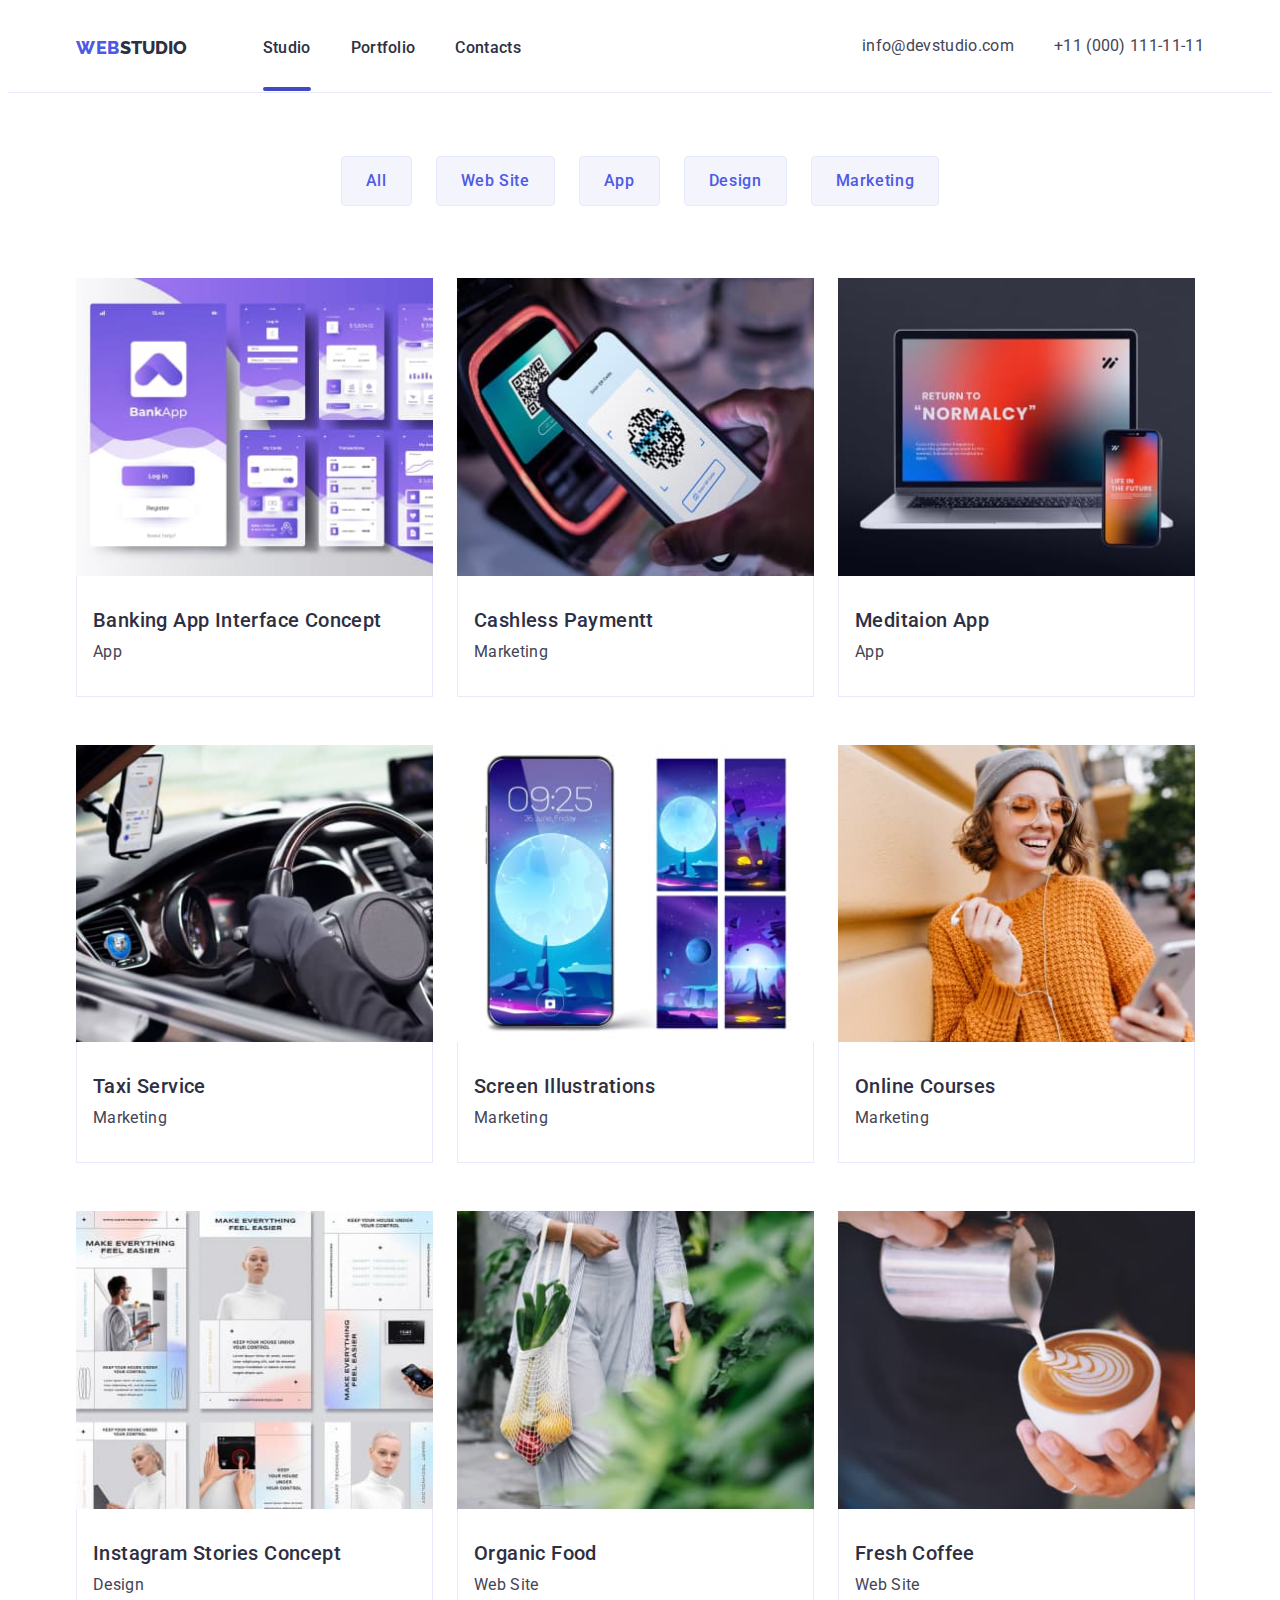
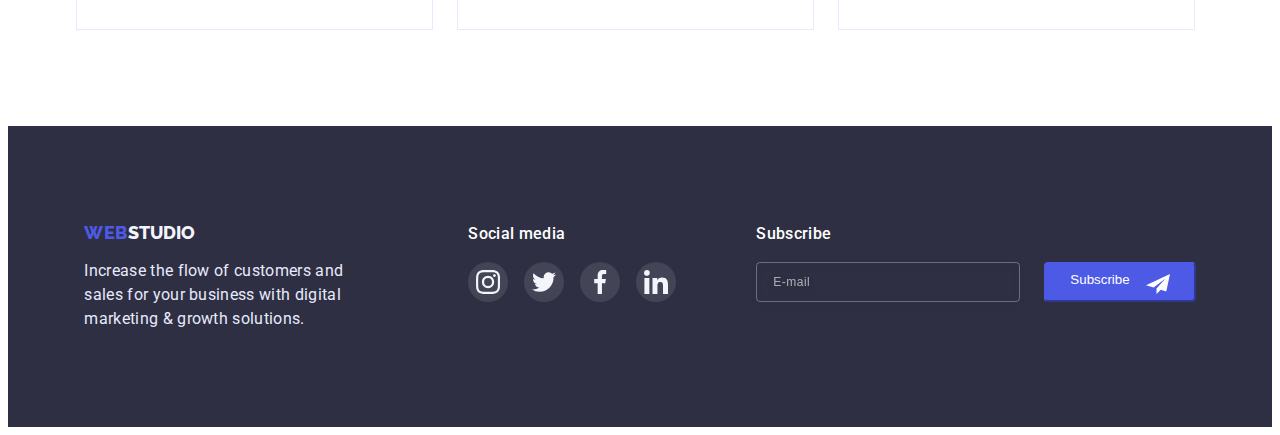
==== commit 6bfd5266: "burger portfolio" ====
--- a/portfolio.html
+++ b/portfolio.html
@@ -30,18 +30,98 @@
 					>
 					<ul class="header-list list">
 						<li class="header-item">
-							<a href="./index.html" class="header-link link">Studio</a>
+							<a href="./index.html" class="header-link current link">Studio</a>
 						</li>
 						<li class="header-item">
-							<a href="./portfolio.html" class="header-link link current"
-								>Portfolio</a
-							>
+							<a href="./portfolio.html" class="header-link link">Portfolio</a>
 						</li>
 						<li class="header-item">
 							<a href="" class="header-link link">Contacts </a>
 						</li>
 					</ul>
 				</nav>
+				<div class="menu-container js-menu-container" id="mobile-menu">
+					<button
+						class="mobile-btn-modal-close js-close-menu"
+						aria-expanded="false"
+						aria-controls="mobile-menu"
+						type="button">
+						<svg class="svg-close">
+							<use href="./images/modal-close-btn.svg#icon-close"></use>
+						</svg>
+					</button>
+					<div class="mobile-menu-window">
+						<ul class="mobile-menu-list list">
+							<li class="menu-item">
+								<a
+									href="./index.html"
+									class="mobile-menu-item-link mobile-active-pages link"
+									>Studio</a
+								>
+							</li>
+							<li class="menu-item">
+								<a href="./portfolio.html" class="mobile-menu-item-link link"
+									>Portfolio</a
+								>
+							</li>
+							<li class="menu-item">
+								<a href="#" class="mobile-menu-item-link link">Contacts</a>
+							</li>
+						</ul>
+						<address class="mobile-address">
+							<ul class="contact list">
+								<li class="contact-item">
+									<a href="tel:+110001111111" class="contact-item-number link"
+										>+11 (000) 111-11-11</a
+									>
+								</li>
+								<li class="contact-item">
+									<a
+										href="mailto:info@devstudio.com"
+										class="contact-item-mail link"
+										>info@devstudio.com</a
+									>
+								</li>
+							</ul>
+							<ul class="list mobile-list-icon">
+								<li>
+									<a href="#" class="icon-container">
+										<svg width="24" height="24">
+											<use
+												href="./images/team-icons.svg#icon-instagram-2"></use>
+										</svg>
+									</a>
+								</li>
+								<li>
+									<a href="#" class="icon-container">
+										<svg width="24" height="24">
+											<use href="./images/team-icons.svg#icon-twitter-1"></use>
+										</svg>
+									</a>
+								</li>
+								<li>
+									<a href="#" class="icon-container">
+										<svg width="24" height="24">
+											<use href="./images/team-icons.svg#icon-facebook-1"></use>
+										</svg>
+									</a>
+								</li>
+								<li>
+									<a href="#" class="icon-container">
+										<svg width="24" height="24">
+											<use href="./images/team-icons.svg#icon-linkedin-1"></use>
+										</svg>
+									</a>
+								</li>
+							</ul>
+						</address>
+					</div>
+				</div>
+				<button type="button" class="header-burger-btn js-open-menu">
+					<svg class="header-burger-btn-svg" height="32" width="32">
+						<use href="./images/icon-menu.svg#icon-icon-menu"></use>
+					</svg>
+				</button>
 				<address class="address">
 					<ul class="address-list list">
 						<li class="address-item">
@@ -320,5 +400,6 @@
 				</form>
 			</div>
 		</footer>
+		<script src="./js/mobile.js"></script>
 	</body>
 </html>
--- a/css/styles.css
+++ b/css/styles.css
@@ -181,7 +181,6 @@
 /* --------------------Main-Hero------------------------- */
 
 .hero {
-
 	background-repeat: no-repeat;
 	background-position: center center;
 	background-size: cover;
@@ -192,7 +191,6 @@
 	font-family: "Roboto", sans-serif;
 	letter-spacing: 0.02em;
 	color: var(--sup-white-color);
-
 }
 
 .hero-btn {
@@ -424,6 +422,114 @@
 	box-shadow: 0px 4px 4px rgba(0, 0, 0, 0.15);
 }
 
+/* --------------------Mobile form ---------------- */
+.header-burger-btn {
+	border: none;
+	background-color: transparent;
+	height: 32px;
+	padding: 0;
+}
+
+.menu-container {
+	position: fixed;
+	height: 100%;
+	width: 100%;
+	top: 0;
+	left: 0;
+	overflow: scroll;
+	background-color: #ffffff;
+	padding: 40px;
+	padding-top: 80px;
+	z-index: 999;
+	transform: translateX(100%);
+	transition: transform 250ms ease-in-out;
+}
+
+.menu-container.is-open {
+	transform: translateX(0);
+}
+
+.mobile-menu-window {
+	height: 100%;
+	display: flex;
+	flex-direction: column;
+	justify-content: space-between;
+	transform: translate(0);
+}
+
+.mobile-btn-modal-close {
+	position: absolute;
+	top: 40px;
+	right: 40px;
+	border-radius: 50%;
+	height: 24px;
+	width: 24px;
+	border: 1px solid rgba(0, 0, 0, 0.1);
+	background-color: #e7e9fc;
+	display: flex;
+	justify-content: center;
+	align-items: center;
+	transition: background-color var(--transition-func);
+}
+
+.mobile-menu-list {
+	display: flex;
+	flex-direction: column;
+	row-gap: 40px;
+}
+.mobile-menu-item-link {
+	font-weight: 700;
+	font-size: 36px;
+	line-height: calc(40 / 36);
+	color: var(--sup-dark-color);
+	position: relative;
+}
+.contact-item:first-child {
+	margin-bottom: 40px;
+}
+.contact-item-number {
+	font-weight: 600;
+	font-size: 36px;
+	line-height: 40px;
+	font-style: normal;
+	text-transform: capitalize;
+	color: var(--logo-background-color);
+}
+.contact-item-mail {
+	font-weight: 500;
+	font-size: 20px;
+	line-height: 24px;
+	font-style: normal;
+	color: var(--sub-dark-color);
+}
+.mobile-list-icon {
+	display: flex;
+	column-gap: 56px;
+	margin-top: 48px;
+}
+
+.mobile-active-pages {
+	color: var(--color-hover-effect);
+}
+
+.icon-container {
+    display: flex;
+    justify-content: center;
+    align-items: center;
+    fill: var(--main-light-color);
+    background-color: var(--logo-background-color);
+    border-radius: 50%;
+    height: 40px;
+    width: 40px;
+    transition: background-color var(--transition-func);
+
+}
+
+@media screen and (max-width: 376px) {
+	.mobile-list-icon {
+		column-gap: 15%;
+	}
+}
 /* --------------------Our features------------------------- */
 
 .features {
@@ -476,7 +582,6 @@
 .images {
 	min-width: 412px;
 	padding-bottom: 120px;
-
 }
 
 .images-title {
--- a/css/mobile.css
+++ b/css/mobile.css
@@ -10,8 +10,6 @@
 	.features-list {
 	}
 
-
-
 	.footer {
 		display: flex;
 		align-items: center;
@@ -19,52 +17,76 @@
 	.user-mail-subscribe {
 		width: 396px;
 	}
-
 }
 
 @media screen and (min-width: 320px) {
-
 	.features-suptitle {
 		text-align: center;
 	}
 
 	.hero {
-
-		background-image: linear-gradient( rgba(46, 47, 66, 0.7), rgba(46, 47, 66, 0.7) ), url(../images/herobackground-mob.jpg);
+		background-image: linear-gradient(
+				rgba(46, 47, 66, 0.7),
+				rgba(46, 47, 66, 0.7)
+			),
+			url(../images/herobackground-mob.jpg);
 		background-size: 428px, 428px;
 	}
+
 	.hero-title {
-
 		max-width: 318px;
 		font-weight: 700;
 		font-size: 36px;
 		line-height: calc(40 / 36);
+		text-align: center;
 		text-transform: capitalize;
-		align-items: center;
-		color: var(--sup-white-color);
+		color: #ffffff;
 		margin: 0 auto 72px auto;
-		text-align: center;
-		margin-left: auto;
-		margin-right: auto;
+		letter-spacing: normal;
 	}
 
-	
 	.team-list {
 		display: flex;
 		flex-wrap: wrap;
 		justify-content: center;
 	}
+}
 
-
+@media (min-device-pixel-ratio: 2) and (min-width: 320px),
+	(min-resolution: 192dpi) and (min-width: 320px),
+	(min-resolution: 2dppx) and (min-width: 320px) {
+	.hero {
+		background-image: linear-gradient(
+				rgba(46, 47, 66, 0.7),
+				rgba(46, 47, 66, 0.7)
+			),
+			url(../images/herobackground-mob-2x.jpg);
+	}
 }
 
 @media screen and (min-width: 429px) {
-.hero {
-    background-image: linear-gradient( rgba(46, 47, 66, 0.7), rgba(46, 47, 66, 0.7) ), url(../images/herobackground-tab.jpg);
-    background-size: 768px, 768px;
+	.hero {
+		background-image: linear-gradient(
+				rgba(46, 47, 66, 0.7),
+				rgba(46, 47, 66, 0.7)
+			),
+			url(../images/herobackground-tab.jpg);
+		background-size: 768px, 768px;
+	}
 }
 
+@media (min-device-pixel-ratio: 2) and (min-width: 429px),
+	(min-resolution: 192dpi) and (min-width: 429px),
+	(min-resolution: 2dppx) and (min-width: 429px) {
+	.hero {
+		background-image: linear-gradient(
+				rgba(46, 47, 66, 0.7),
+				rgba(46, 47, 66, 0.7)
+			),
+			url(../images/herobackground-tab-2x.jpg);
+	}
 }
+
 
 @media screen and (max-width: 767px) {
 	.header-list {
@@ -108,5 +130,7 @@
 		flex-wrap: wrap;
 		justify-content: center;
 	}
+	.header-burger-btn-svg {
+		stroke: var(--sup-dark-color);
+	}
 }
-
--- a/css/tablet.css
+++ b/css/tablet.css
@@ -15,9 +15,7 @@
 	.header {
 		padding-bottom: 10px;
 	}
-	.header-container {
-		align-items: start;
-	}
+
 	.header-list {
 		margin-left: 120px;
 	}
@@ -49,7 +47,7 @@
 
 	.current::after {
 		content: "";
-		top: 45px;
+		top: 37px;
 	}
 
 	.hero-title {
--- a/css/desktop.css
+++ b/css/desktop.css
@@ -1,494 +1,191 @@
+@media screen and (min-width: 1158px) {
+	.container {
+		max-width: 1158px;
+		margin: 0 auto;
+		padding: 0 15px;
+	}
+	.header {
+		width: 100%;
+		padding-top: 24px;
+		padding-bottom: 28px;
+		box-sizing: border-box;
+	}
 
-@media screen and (min-width: 1158px) {
-    .container {
-	max-width: 1158px;
-	margin: 0 auto;
-	padding: 0 15px;
-}
-.header {
-	width: 100%;
-	padding-top: 24px;
-	padding-bottom: 24px;
-	box-sizing: border-box;
+	.header-list {
+		margin-left: 76px;
+	}
+
+	.header-item {
+		margin-right: 40px;
+	}
+	.header-item:last-child {
+		margin-right: 0;
+	}
+
+	.current::after {
+		top: 49px;
+	}
+	.hero {
+		padding-top: 188px;
+		padding-bottom: 188px;
+	}
+
+	.hero-title {
+		font-size: 56px;
+		line-height: 1.07;
+		letter-spacing: 0.02em;
+		max-width: 500px;
+		color: var(--sup-white-color);
+
+		margin-bottom: 48px;
+		max-width: 500px;
+		text-align: center;
+		margin-left: auto;
+		margin-right: auto;
+	}
+
+	.address-item {
+		margin-right: 40px;
+	}
+
+	.address {
+		font-style: normal;
+		margin-left: auto;
+	}
+
+	.address-list {
+		display: flex;
+	}
+	.address-item {
+		margin-right: 40px;
+	}
+	.address-item:last-child {
+		margin-right: 0;
+	}
+
+	.address-link {
+		color: var(--sub-dark-color);
+		transition: var(--transition-func);
+		font-family: "Roboto";
+		font-style: normal;
+		font-weight: 400;
+		font-size: 16px;
+		line-height: calc(24 / 16);
+		letter-spacing: 0.02em;
+	}
+	.address-link:hover,
+	.address-link:focus {
+		color: var(--hover-fokus-color);
+	}
+
+	.features {
+		padding-top: 120px;
+		padding-bottom: 120px;
+	}
+
+	.features-container {
+		display: flex;
+	}
+
+	.features-list {
+		display: flex;
+		column-gap: 24px;
+	}
+
+	.features-item {
+		width: calc((100% - 72px) / 4);
+	}
+	.features-suptitle {
+		font-weight: 500;
+		font-size: 20px;
+		line-height: 1.2;
+		text-align: start;
+	}
+	.features-subtitle {
+		white-space: normal;
+	}
+
+	.customers {
+		padding: 130px 0 120px 0;
+	}
+
+	.customers-icon-item {
+		box-sizing: border-box;
+	}
+
+	.customers-icon-link {
+		width: 168px;
+	}
+
+	.footer {
+
+		align-items: center;
+		text-align: start;
+		
+	}
+
+	.footer-container {
+		display: flex;
+		flex-wrap: nowrap;
+		width: 100%;
+	}
+	
+	.social-media {
+		margin-left: 120px;
+	}
+
+	.footer-subscribe {
+		margin-left: 80px;
+		justify-content: center;
+	}
+
+	.footer-wraper {
+	
+		flex-wrap: nowrap;
+
+		align-items: center;
+		flex-direction: row;
+		/* gap: 24px; */
+	}
+
+	.user-mail-subscribe {
+		margin-bottom: 0; 
 }
 
-.header-list {
+.footer {
 
-	margin-left: 76px;
-}
-
-.header-item {
-	margin-right: 40px;
-}
-.header-item:last-child {
-	margin-right: 0;
-}
-
-
-.current::after {
-
-	top: 47px;
-
-}
-
-.hero {
-
-	padding-top: 188px;
-	padding-bottom: 188px;
-}
-
-.hero-title {
-	font-size: 56px;
-	line-height: 1.07;
-	letter-spacing: 0.02em;
-	max-width: 500px;
-	color: var(--sup-white-color);
-
-	margin-bottom: 48px;
-	max-width: 500px;
-	text-align: center;
-	margin-left: auto;
-	margin-right: auto;
-}
-
-.address-item {
-	margin-right: 40px;
-}
-
-.address {
-	font-style: normal;
-	margin-left: auto;
-}
-
-.address-list {
-	display: flex;
-}
-.address-item {
-	margin-right: 40px;
-
-}
-.address-item:last-child {
-	margin-right: 0;
-}
-
-.address-link {
-	color: var(--sub-dark-color);
-	transition: var(--transition-func);
-	font-family: 'Roboto';
-font-style: normal;
-font-weight: 400;
-font-size: 16px;
-line-height: calc(24 / 16 );
-letter-spacing: 0.02em;
-}
-.address-link:hover,
-.address-link:focus {
-	color: var(--hover-fokus-color);
-}
-
-.features {
+	align-items: center;
+	text-align: start;
 	
-	padding-top: 120px;
-	padding-bottom: 120px;
-}
-
-.features-container {
-	display: flex;
-}
-
-.features-list {
-	display: flex;
-	column-gap: 24px;
-}
-
-.features-item {
-	width: calc((100% - 72px) / 4);
-}
-.features-suptitle {
-	font-weight: 500;
-	font-size: 20px;
-	line-height: 1.2;
-	text-align: start;
-}
-.features-subtitle {
-
-	white-space: normal;
-}
-
-
-.customers {
-	padding: 130px 0 120px 0;
-}
-
-.customers-header {
-	text-align: center;
-	padding-bottom: 72px;
-}
-
-.customers-icon-list {
-	display: flex;
-	justify-content: center;
-}
-
-.customers-icon-item {
-	box-sizing: border-box;
-
-	margin-right: 24px;
-}
-
-.customers-icon-item:last-child {
-	margin-right: 0;
-}
-
-.customers-icon-link {
-	display: flex;
-	align-items: center;
-	justify-content: center;
-	width: 168px;
-	height: 88px;
-	border: 1px solid #8e8f99;
-	border-radius: 4px;
-	padding: 16px 32px;
-	transition: fill var(--transition-func);
-}
-
-.customers-icon-link:hover,
-.customers-icon-link:focus {
-	border-color: #404bbf;
-}
-
-.customers-icon-link:hover .customers-icon,
-.customers-icon-link:focus .customers-icon {
-	fill: #404bbf;
-}
-
-.customers-icon {
-	fill: #8e8f99;
-	transition: fill var(--transition-func);
-}
-
-
-}
-
-
-
-
-
-/* ----------------------- CUSTOMERS ------------------- */
-/* 
-.customers {
-	padding: 130px 0 120px 0;
-}
-
-.customers-header {
-	text-align: center;
-	padding-bottom: 72px;
-}
-
-.customers-icon-list {
-	display: flex;
-	justify-content: center;
-}
-
-.customers-icon-item {
-	box-sizing: border-box;
-
-	margin-right: 24px;
-}
-
-.customers-icon-item:last-child {
-	margin-right: 0;
-}
-
-.customers-icon-link {
-	display: flex;
-	align-items: center;
-	justify-content: center;
-	width: 168px;
-	height: 88px;
-	border: 1px solid #8e8f99;
-	border-radius: 4px;
-	padding: 16px 32px;
-	transition: fill var(--transition-func);
-}
-
-.customers-icon-link:hover,
-.customers-icon-link:focus {
-	border-color: #404bbf;
-}
-
-.customers-icon-link:hover .customers-icon,
-.customers-icon-link:focus .customers-icon {
-	fill: #404bbf;
-}
-
-.customers-icon {
-	fill: #8e8f99;
-	transition: fill var(--transition-func);
-} */
-
-/* --------------------Footer------------------------- */
-/* .footer {
-	background-color: var(--sup-dark-color);
-	padding-top: 100px;
-	padding-bottom: 100px;
-}
-
-.footer-logo {
-	font-family: "Raleway";
-	font-weight: 800;
-	font-size: 18px;
-	line-height: calc(21 / 18);
-	text-transform: uppercase;
-	text-decoration: none;
-	color: var(--title-white-color);
-}
-
-.footer-logo-web {
-	font-weight: 800;
-	font-size: 18px;
-	line-height: 1.16;
-	letter-spacing: 0.03em;
-	text-transform: uppercase;
-	color: var(--logo-background-color);
-}
-
-.footer-title {
-	font-size: 16px;
-	line-height: 1.5;
-	letter-spacing: 0.02em;
-	color: #e7e9fc;
-	width: 264px;
-	height: 72px;
-	left: 156px;
-	top: 2418px;
-	margin-top: 16px;
 }
 
 .footer-container {
 	display: flex;
+	flex-wrap: nowrap;
+	width: auto;
+	column-gap: 0;
 }
 
 .social-media {
 	margin-left: 120px;
 }
 
-.social-media-header {
-	font-weight: 500;
-	font-size: 16px;
-	line-height: 1.5;
-	letter-spacing: 0.02em;
-	color: var(--sup-white-color);
-	margin-bottom: 16px;
-}
-
-.social-media-list {
-	display: flex;
-}
-
-.social-media-item {
-	background-color: rgba(255, 255, 255, 0.1);
-	border-radius: 50%;
-	margin-right: 16px;
-}
-
-.social-media-item:last-child {
-	margin-right: 0;
-}
-
-.social-media-link {
-	height: 40px;
-	width: 40px;
-	display: flex;
-	align-items: center;
-	justify-content: center;
-	border-radius: 50%;
-	transition: background-color var(--transition-func);
-}
-
-.social-media-link:focus,
-.social-media-link:hover {
-	background: #31d0aa;
-}
-
-.footer-svg {
-	height: 24px;
-	width: 24px;
-}
-
 .footer-subscribe {
 	margin-left: 80px;
-}
-.footer-wraper {
-	display: flex;
-	align-items: center;
-	gap: 24px;
-}
-.user-mail-subscribe {
-	border: 1px solid rgba(255, 255, 255, 0.3);
-	filter: drop-shadow(0px 4px 4px rgba(0, 0, 0, 0.15));
-	background-color: transparent;
-	border-radius: 4px;
-	padding: 8px 0 8px 16px;
-	height: 40px;
-	width: 264px;
-	color: #ffffff;
-}
-.user-mail-subscribe::placeholder {
-	font-size: 12px;
-	line-height: 24px;
-	letter-spacing: 0.04em;
-	color: rgba(255, 255, 255, 0.6);
-}
-
-.footer-subscribe-label {
-	display: block;
-	font-weight: 500;
-	font-size: 16px;
-	line-height: 24px;
-	letter-spacing: 0.02em;
-	color: #ffffff;
-	margin-bottom: 16px;
-}
-.subscribe-btn {
-	display: flex;
-	flex-direction: row;
-	justify-content: center;
-	align-self: end;
-	max-height: 40px;
-	gap: 16px;
-	padding: 8px 24px;
-	background: var(--logo-background-color);
-	border-color: var(--logo-background-color);
-	border-radius: 4px;
-	color: #ffffff;
-	transition: background-color var(--transition-func),
-		box-shadow var(--transition-func), border-color var(--transition-func);
-}
-.subscribe-btn:is(:hover, :focus) {
-	background-color: var(--hover-fokus-color);
-	box-shadow: 0px 4px 4px rgba(0, 0, 0, 0.15);
-	border-color: var(--hover-fokus-color);
-}
-.subscribe-svg {
-	height: 24px;
-	width: 24px;
-	fill: #ffffff;
-} */
-
-/* --------------------Portfolio page------------------------- */
-
-/* .filter {
-	padding-top: 96px;
-	padding-bottom: 120px;
-}
-
-.filter-list {
-	display: flex;
-	column-gap: 24px;
 	justify-content: center;
 }
 
-.filter-button {
-	background-color: var(--title-white-color);
-	border: 1px solid #e7e9fc;
-	font-family: inherit;
-	border-radius: 4px;
-	color: var(--logo-background-color);
-	font-weight: 500;
-	font-size: 16px;
-	line-height: 1.5;
-	letter-spacing: 0.04em;
-	cursor: pointer;
+.footer-wraper {
 
-	display: flex;
+	flex-wrap: nowrap;
+
+	align-items: center;
 	flex-direction: row;
-	align-items: flex-start;
-	padding: 12px 24px;
-
-	transition: background-color var(--transition-func),
-		color var(--transition-func), box-shadow var(--transition-func),
-		border-color var(--transition-func);
+	/* gap: 24px; */
 }
 
-.filter-button:hover,
-.filter-button:focus {
-	background-color: var(--hover-fokus-color);
-	color: var(--sup-white-color);
-	box-shadow: 0px 3px 1px rgba(0, 0, 0, 0.1), 0px 2px 1px rgba(0, 0, 0, 0.08),
-		0px 2px 2px rgba(0, 0, 0, 0.12);
-	border: 1px solid var(--hover-fokus-color);
+.user-mail-subscribe {
+	margin-bottom: 0; 
+}
 }
 
-.portfolio-list {
-	display: flex;
-	flex-wrap: wrap;
-	margin-top: 72px;
-	row-gap: 48px;
-	column-gap: 24px;
-}
-
-.portfolio-item {
-	background-color: var(--sup-white-color);
-	box-sizing: border-box;
-	width: calc((100% - 48px) / 3);
-	transition: box-shadow var(--transition-func);
-}
-
-.portfolio-item:hover .product-top-text,
-.portfolio-item:focus .product-top-text {
-	transform: translateY(0);
-}
-
-.portfolio-item:hover,
-.portfolio-item:focus {
-	box-shadow: 0px 1px 6px rgba(46, 47, 66, 0.08),
-		0px 1px 1px rgba(46, 47, 66, 0.16), 0px 2px 1px rgba(46, 47, 66, 0.08);
-}
-.product-item-border {
-	padding: 32px 0 32px 16px;
-	border: 1px solid #e7e9fc;
-	border-top: none;
-}
-
-.product-top-wrap {
-	position: relative;
-	overflow: hidden;
-}
-
-.product-top-text {
-	font-family: "Roboto";
-	font-size: 16px;
-	line-height: 1, 5;
-	letter-spacing: 0.02em;
-	color: #f4f4fd;
-	background: #4d5ae5;
-	position: absolute;
-	top: 0;
-	height: 100%;
-	padding: 40px 32px 164px;
-	transform: translateY(100%);
-	transition: transform 250ms linear;
-}
-
-.portfolio-suptitle {
-	font-weight: 500;
-	font-size: 20px;
-	line-height: 1.2;
-	letter-spacing: 0.02em;
-	color: var(--sup-dark-color);
-
-	margin-bottom: 8px;
-}
-
-.portfolio-subtitle {
-	font-size: 16px;
-	line-height: 1.5;
-	letter-spacing: 0.02em;
-	color: var(--sub-dark-color);
-}
-
-.product-overlay {
-	text-decoration: none;
-} */
-
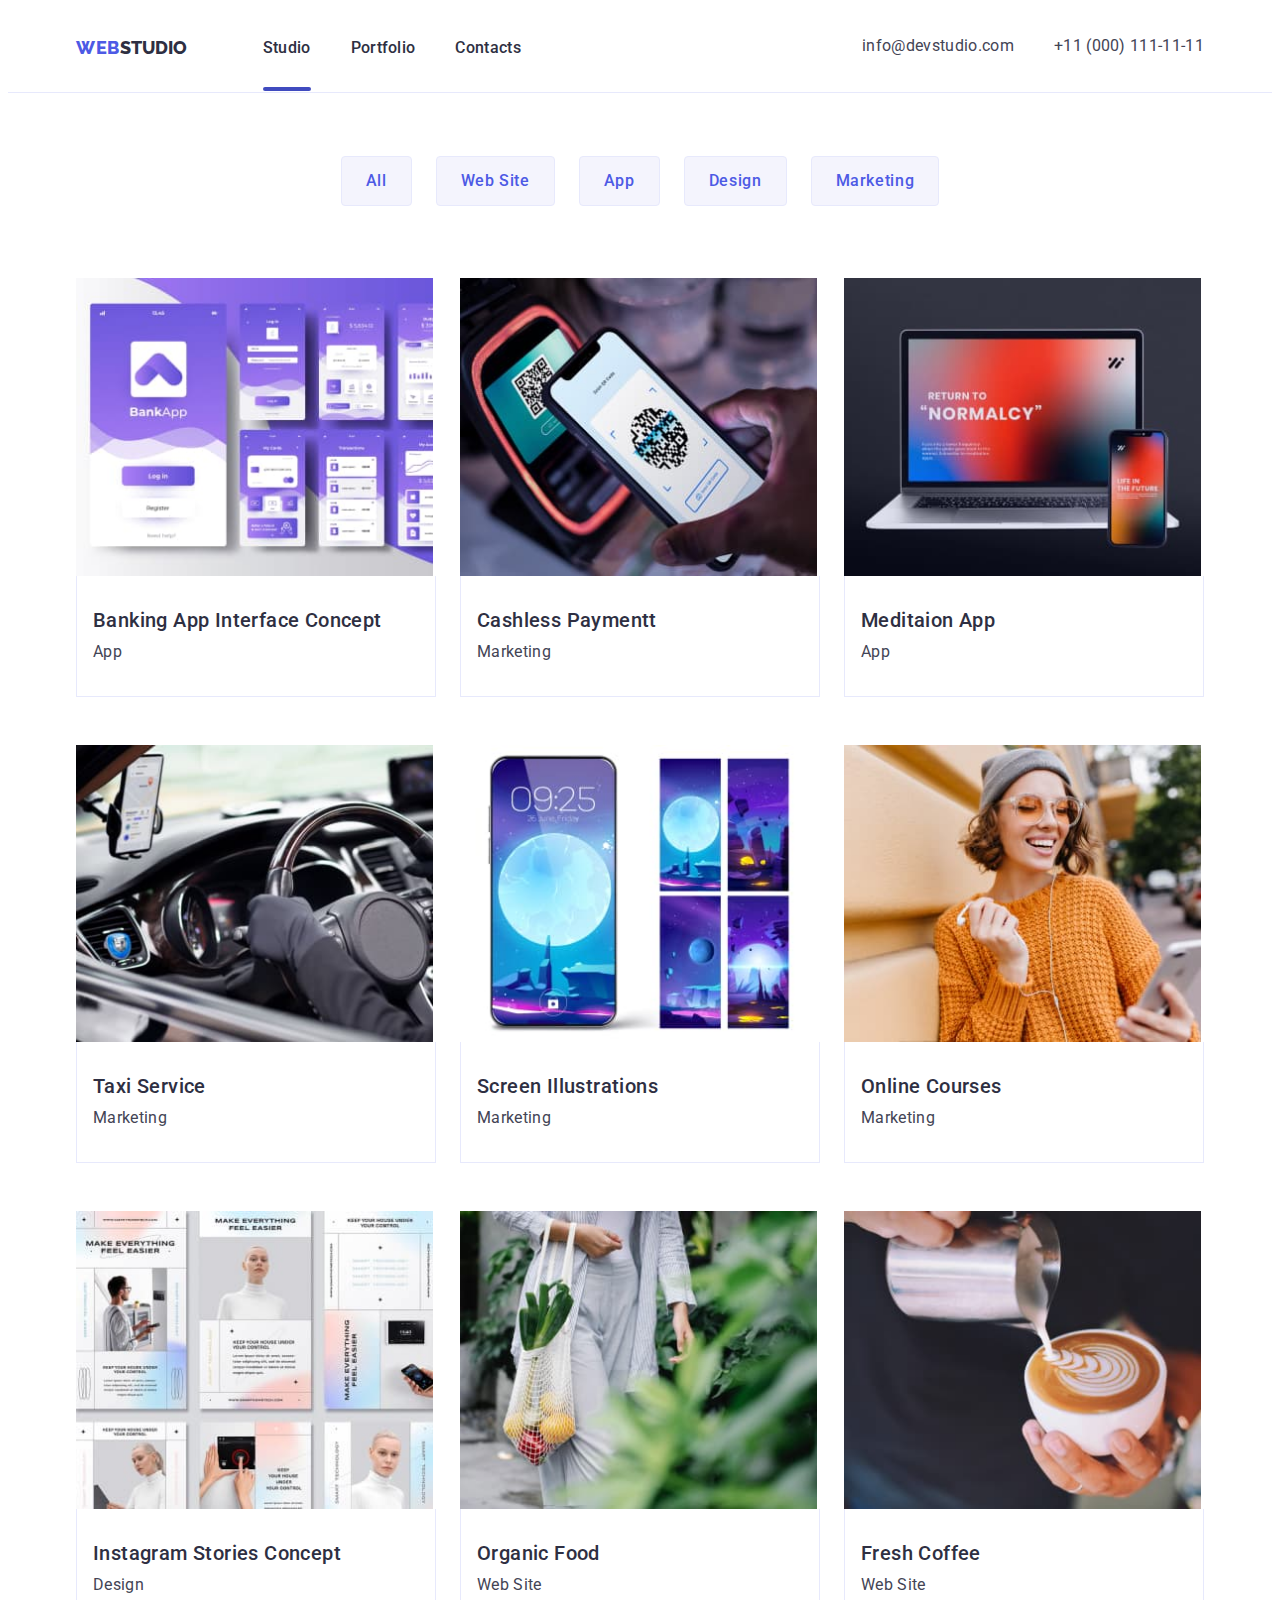
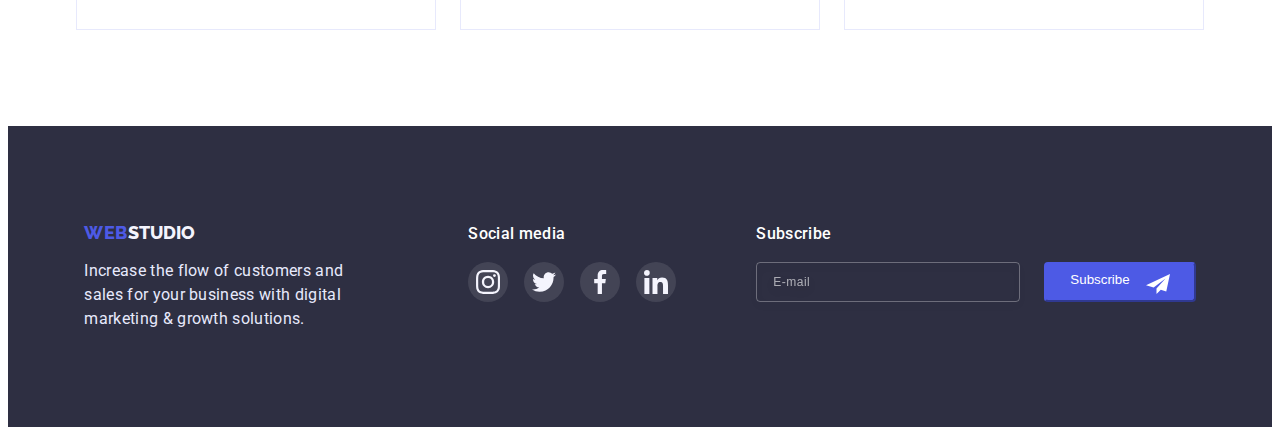
==== commit ec259b36: "modal update" ====
--- a/portfolio.html
+++ b/portfolio.html
@@ -400,6 +400,6 @@
 				</form>
 			</div>
 		</footer>
-		<script src="./js/mobile.js"></script>
+		<script src="./js/mobile-menu.js"></script>
 	</body>
 </html>
--- a/css/styles.css
+++ b/css/styles.css
@@ -28,12 +28,10 @@
 	display: block;
 	max-width: 100%;
 	height: auto;
-	/* width: 100%; */
 }
 
 .list {
 	list-style: none;
-	/* display: flex; */
 }
 
 .link {
@@ -56,7 +54,6 @@
 }
 
 .container {
-	/* max-width: 1158px; */
 	width: 100%;
 	margin: 0 auto;
 	padding: 0 15px;
@@ -233,6 +230,7 @@
 	width: 100%;
 	height: 100%;
 	background-color: rgba(46, 47, 66, 0.4);
+	overflow: scroll;
 	transition: opacity var(--transition-func), visibility var(--transition-func);
 }
 
@@ -254,9 +252,9 @@
 	border-radius: 4px;
 	position: absolute;
 	padding: 72px 24px 24px 24px;
-	top: 50%;
+	top: 20px;
 	left: 50%;
-	transform: translate(-50%, -50%) scale(1);
+	transform: translate(-50%, 0) scale(1);
 	transition: transform var(--transition-func), opacity var(--transition-func);
 }
 
@@ -513,16 +511,15 @@
 }
 
 .icon-container {
-    display: flex;
-    justify-content: center;
-    align-items: center;
-    fill: var(--main-light-color);
-    background-color: var(--logo-background-color);
-    border-radius: 50%;
-    height: 40px;
-    width: 40px;
-    transition: background-color var(--transition-func);
-
+	display: flex;
+	justify-content: center;
+	align-items: center;
+	fill: var(--main-light-color);
+	background-color: var(--logo-background-color);
+	border-radius: 50%;
+	height: 40px;
+	width: 40px;
+	transition: background-color var(--transition-func);
 }
 
 @media screen and (max-width: 376px) {
@@ -543,11 +540,6 @@
 	row-gap: 72px;
 }
 
-.features-item {
-	/* width: 396px; */
-	/* width: calc((100% - 72px) / 4); */
-}
-
 .features-item:last-child {
 	margin-bottom: 0;
 }
@@ -558,7 +550,6 @@
 	line-height: 1.11;
 	letter-spacing: 0.02em;
 	color: var(--sup-dark-color);
-	/* text-align: center; */
 
 	margin-bottom: 8px;
 }
@@ -567,7 +558,6 @@
 	line-height: 1.5;
 	letter-spacing: 0.02em;
 	color: var(--sub-dark-color);
-	/* white-space: normal; */
 }
 
 .features-icons {
@@ -633,27 +623,15 @@
 
 .team-item {
 	background-color: var(--sup-white-color);
-	/* margin-right: 24px; */
 	box-shadow: 0px 1px 6px rgba(46, 47, 66, 0.08),
 		0px 1px 1px rgba(46, 47, 66, 0.16), 0px 2px 1px rgba(46, 47, 66, 0.08);
 	border-radius: 0px 0px 4px 4px;
-	margin-bottom: 72px;
-	/* margin-bottom: 0; */
 }
 
 .team-caption {
-	/* bottom: 0;
-	padding: 32px 16px;
-	text-align: center;
-	transition: bottom 0.5s ease;
-	align-items: center; */
 	width: 264px;
 	align-items: center;
 }
-/* 
-.team-item:last-child {
-	margin-bottom: 0;
-} */
 
 .team-suptitle {
 	font-weight: 500;
@@ -682,7 +660,6 @@
 	margin-top: 8px;
 	display: flex;
 	flex-wrap: wrap;
-	/* row-gap: 72px; */
 	justify-content: center;
 }
 
@@ -711,9 +688,6 @@
 	background: var(--hover-fokus-color);
 }
 
-.caption-soc-icon {
-}
-
 /* ----------------------- CUSTOMERS ------------------- */
 
 .customers {
@@ -722,15 +696,17 @@
 }
 
 .customers-header {
+	font-size: 36px;
+	line-height: calc(40 / 36);
 	text-align: center;
-	padding-bottom: 72px;
+	margin-bottom: 72px;
 }
 
 .customers-icon-list {
 	display: flex;
 	justify-content: center;
 	flex-wrap: wrap;
-	column-gap: 16px;
+	column-gap: 24px;
 	row-gap: 72px;
 }
 
@@ -774,9 +750,6 @@
 	background-color: var(--sup-dark-color);
 	padding-top: 96px;
 	padding-bottom: 96px;
-	/* align-items: center; */
-	/* justify-content: center; */
-	/* text-align: center; */
 }
 
 .footer-logo {
@@ -810,14 +783,6 @@
 	margin-top: 16px;
 }
 
-.footer-container {
-	/* display: flex; */
-}
-
-.social-media {
-	/* margin-left: 120px; */
-}
-
 .social-media-header {
 	font-weight: 500;
 	font-size: 16px;
@@ -861,15 +826,8 @@
 	width: 24px;
 }
 
-.footer-subscribe {
-	/* margin-left: 80px; */
-	/* justify-content: center; */
-}
 .footer-wraper {
 	display: flex;
-	/* align-items: center;
-	flex-direction: column; */
-	/* gap: 24px; */
 }
 .user-mail-subscribe {
 	border: 1px solid rgba(255, 255, 255, 0.3);
@@ -902,7 +860,7 @@
 	display: flex;
 	flex-direction: row;
 	justify-content: center;
-	/* align-self: end; */
+
 	max-height: 40px;
 	gap: 16px;
 	padding: 8px 24px;
@@ -982,8 +940,6 @@
 .portfolio-item {
 	background-color: var(--sup-white-color);
 	box-sizing: border-box;
-	/* width: 100%; */
-	/* width: calc((100% - 48px) / 3); */
 	transition: box-shadow var(--transition-func);
 }
 
--- a/css/mobile.css
+++ b/css/mobile.css
@@ -1,10 +1,6 @@
 @media screen and (min-width: 480px) {
 	.container {
 		max-width: 428px;
-	}
-
-	.features-item {
-		/* margin-bottom: 72px; */
 	}
 
 	.features-list {
@@ -16,6 +12,10 @@
 	}
 	.user-mail-subscribe {
 		width: 396px;
+	}
+
+	.customers-icon-item {
+		column-gap: 16px;
 	}
 }
 
@@ -30,7 +30,6 @@
 				rgba(46, 47, 66, 0.7)
 			),
 			url(../images/herobackground-mob.jpg);
-		background-size: 428px, 428px;
 	}
 
 	.hero-title {
@@ -49,6 +48,7 @@
 		display: flex;
 		flex-wrap: wrap;
 		justify-content: center;
+		row-gap: 72px;
 	}
 }
 
@@ -60,7 +60,7 @@
 				rgba(46, 47, 66, 0.7),
 				rgba(46, 47, 66, 0.7)
 			),
-			url(../images/herobackground-mob-2x.jpg);
+			url(../images/herobackground-mob@2x.jpg);
 	}
 }
 
@@ -83,10 +83,9 @@
 				rgba(46, 47, 66, 0.7),
 				rgba(46, 47, 66, 0.7)
 			),
-			url(../images/herobackground-tab-2x.jpg);
+			url(../images/herobackground-tab@2x.jpg);
 	}
 }
-
 
 @media screen and (max-width: 767px) {
 	.header-list {
--- a/css/tablet.css
+++ b/css/tablet.css
@@ -9,7 +9,7 @@
 			),
 			url(../images/herobackground.jpg);
 		background-size: 1440px, 1440px, cover;
-        padding-bottom: 108px;
+		padding-bottom: 108px;
 	}
 
 	.header {
@@ -18,10 +18,6 @@
 
 	.header-list {
 		margin-left: 120px;
-	}
-
-	.container {
-		max-width: 768px;
 	}
 
 	.header-list {
@@ -61,18 +57,17 @@
 		margin-right: auto;
 	}
 
+	.tablet-container {
+		max-width: 582px;
+	}
+
 	.team {
 		padding-top: 96px;
 		padding-bottom: 104px;
 	}
 	.team-list {
-		/* max-width: 552px; */
 		row-gap: 64px;
 		column-gap: 24px;
-		/* margin: 0 auto; */
-	}
-	.team-item {
-		margin-bottom: 64px;
 	}
 
 	.features-list {
@@ -85,6 +80,15 @@
 	}
 
 	.features-suptitle {
+		text-align: left;
+	}
+
+	.customers-icon-link {
+		width: 168px;
+		height: 100%;
+	}
+	.customers-icon-item {
+		height: 88px;
 	}
 
 	.footer-container {
@@ -95,7 +99,7 @@
 		align-items: start;
 		row-gap: 72px;
 		column-gap: 24px;
-		width: 552px;
+		width: 584px;
 	}
 	.footer-logo {
 		justify-content: start;
@@ -114,6 +118,10 @@
 		justify-content: start;
 	}
 
+	.portfolio-item {
+		width: calc((100% - 24px) / 2);
+	}
+
 	.filter {
 		padding-top: 64px;
 		padding-bottom: 96px;
--- a/css/desktop.css
+++ b/css/desktop.css
@@ -106,7 +106,7 @@
 	}
 
 	.customers {
-		padding: 130px 0 120px 0;
+		padding: 120px 0 120px 0;
 	}
 
 	.customers-icon-item {
@@ -118,10 +118,8 @@
 	}
 
 	.footer {
-
 		align-items: center;
 		text-align: start;
-		
 	}
 
 	.footer-container {
@@ -129,7 +127,7 @@
 		flex-wrap: nowrap;
 		width: 100%;
 	}
-	
+
 	.social-media {
 		margin-left: 120px;
 	}
@@ -140,7 +138,6 @@
 	}
 
 	.footer-wraper {
-	
 		flex-wrap: nowrap;
 
 		align-items: center;
@@ -149,43 +146,42 @@
 	}
 
 	.user-mail-subscribe {
-		margin-bottom: 0; 
+		margin-bottom: 0;
+	}
+
+	.footer {
+		align-items: center;
+		text-align: start;
+	}
+
+	.footer-container {
+		display: flex;
+		flex-wrap: nowrap;
+		width: auto;
+		column-gap: 0;
+	}
+
+	.social-media {
+		margin-left: 120px;
+	}
+
+	.footer-subscribe {
+		margin-left: 80px;
+		justify-content: center;
+	}
+
+	.footer-wraper {
+		flex-wrap: nowrap;
+
+		align-items: center;
+		flex-direction: row;
+	}
+
+	.user-mail-subscribe {
+		margin-bottom: 0;
+	}
+
+	.portfolio-item {
+		width: calc((100% - 48px) / 3);
+	}
 }
-
-.footer {
-
-	align-items: center;
-	text-align: start;
-	
-}
-
-.footer-container {
-	display: flex;
-	flex-wrap: nowrap;
-	width: auto;
-	column-gap: 0;
-}
-
-.social-media {
-	margin-left: 120px;
-}
-
-.footer-subscribe {
-	margin-left: 80px;
-	justify-content: center;
-}
-
-.footer-wraper {
-
-	flex-wrap: nowrap;
-
-	align-items: center;
-	flex-direction: row;
-	/* gap: 24px; */
-}
-
-.user-mail-subscribe {
-	margin-bottom: 0; 
-}
-}
-
